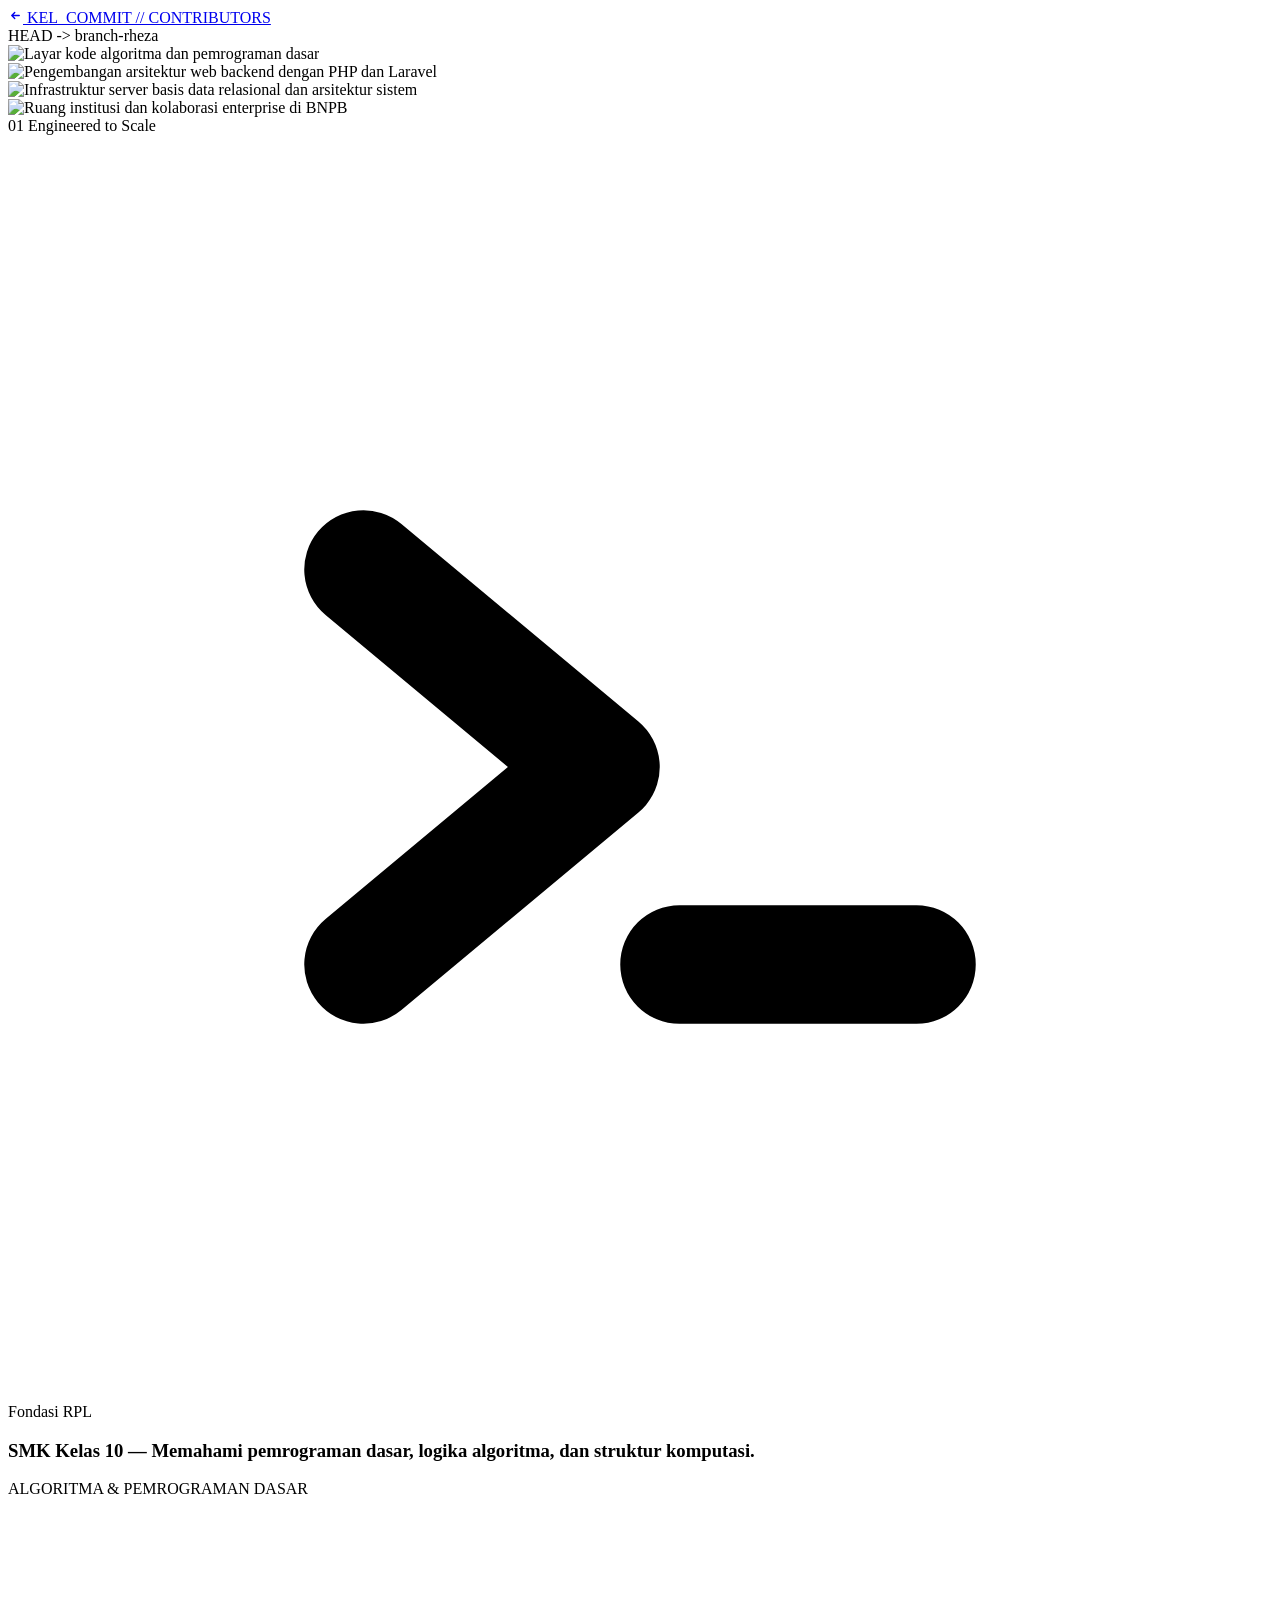
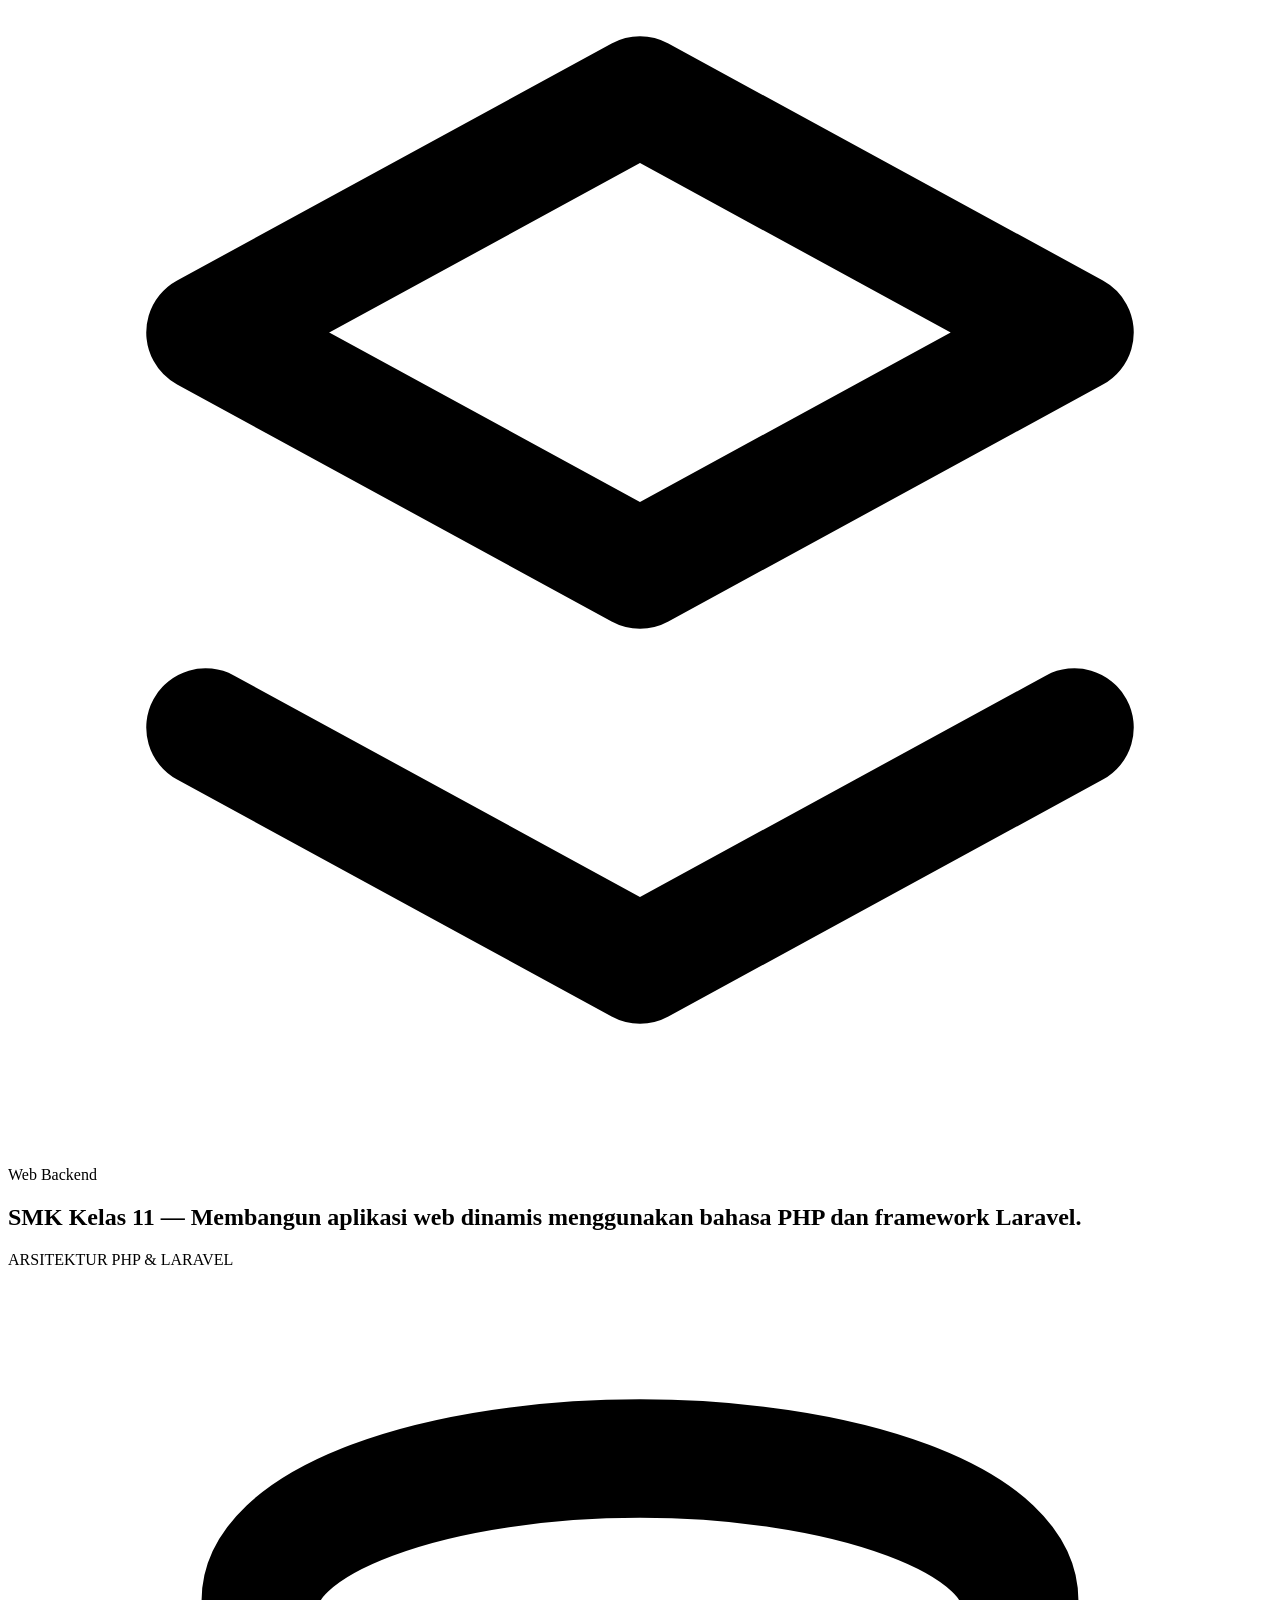
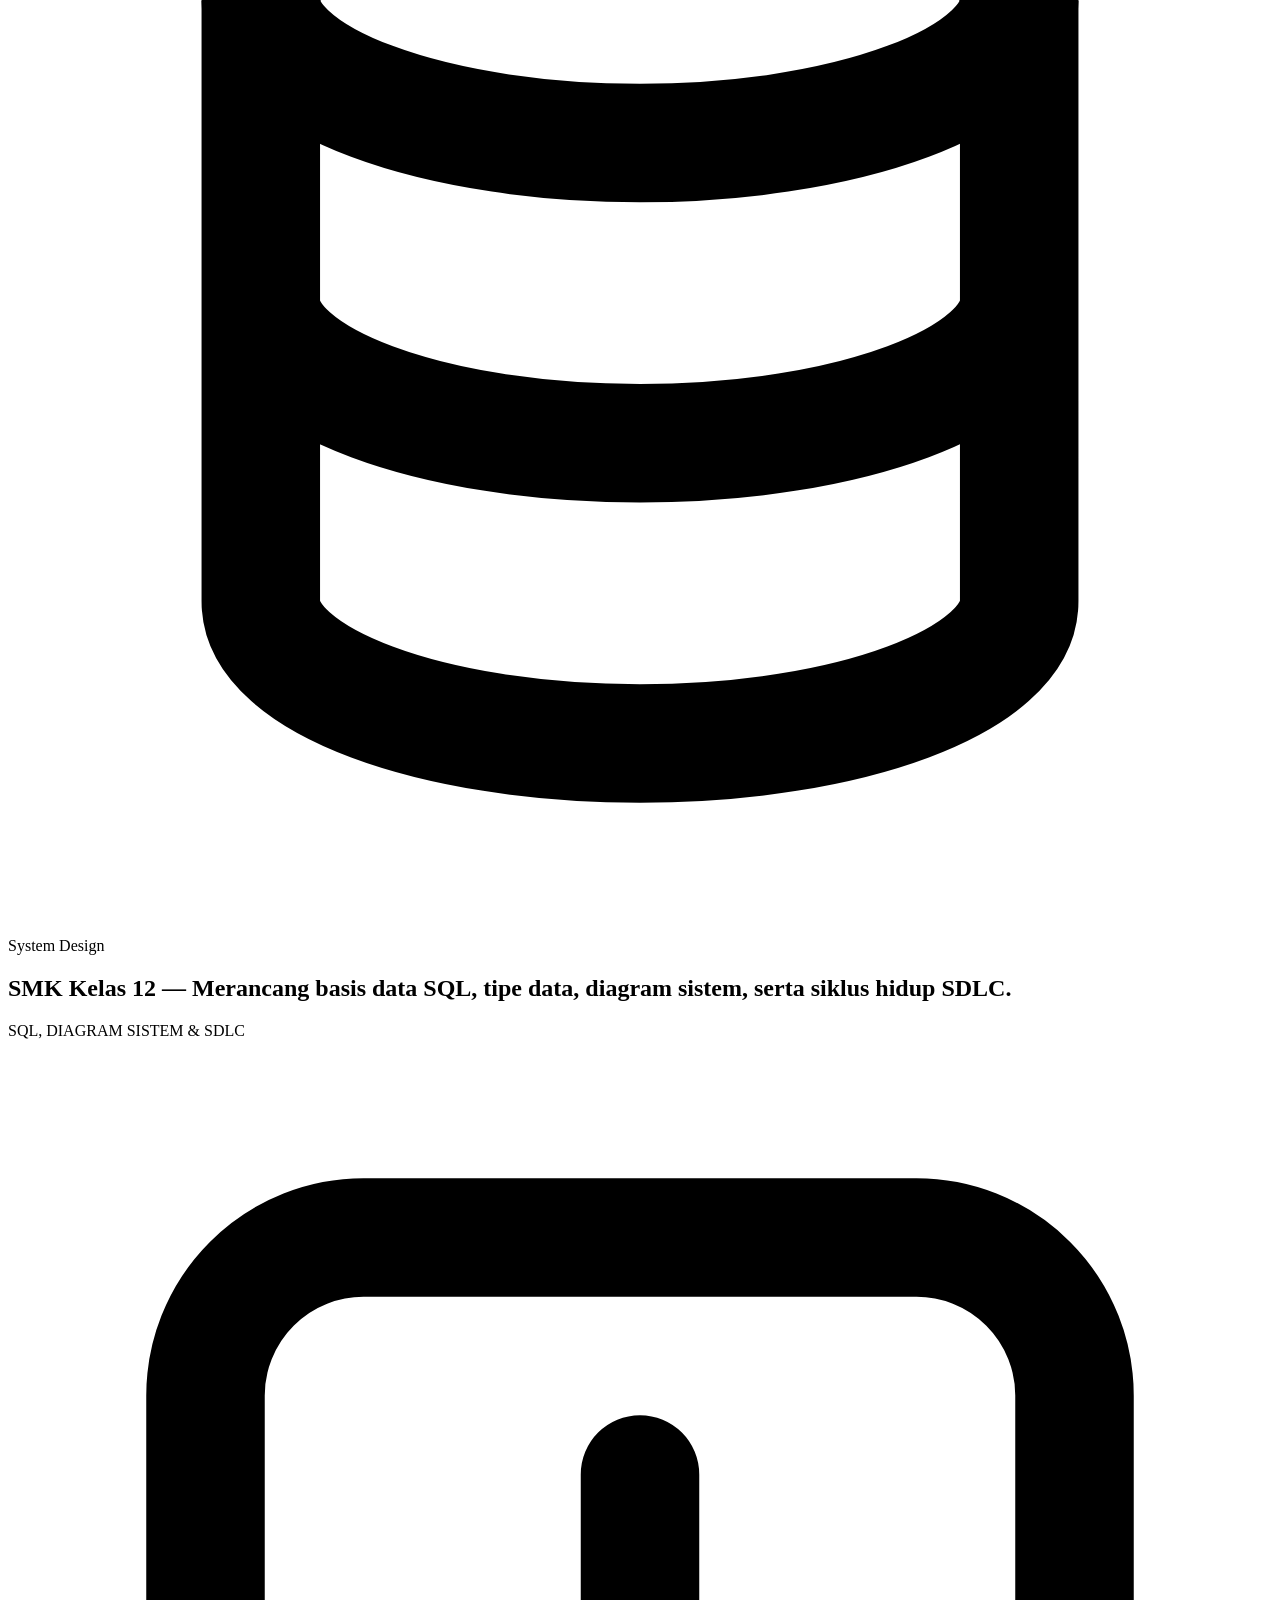
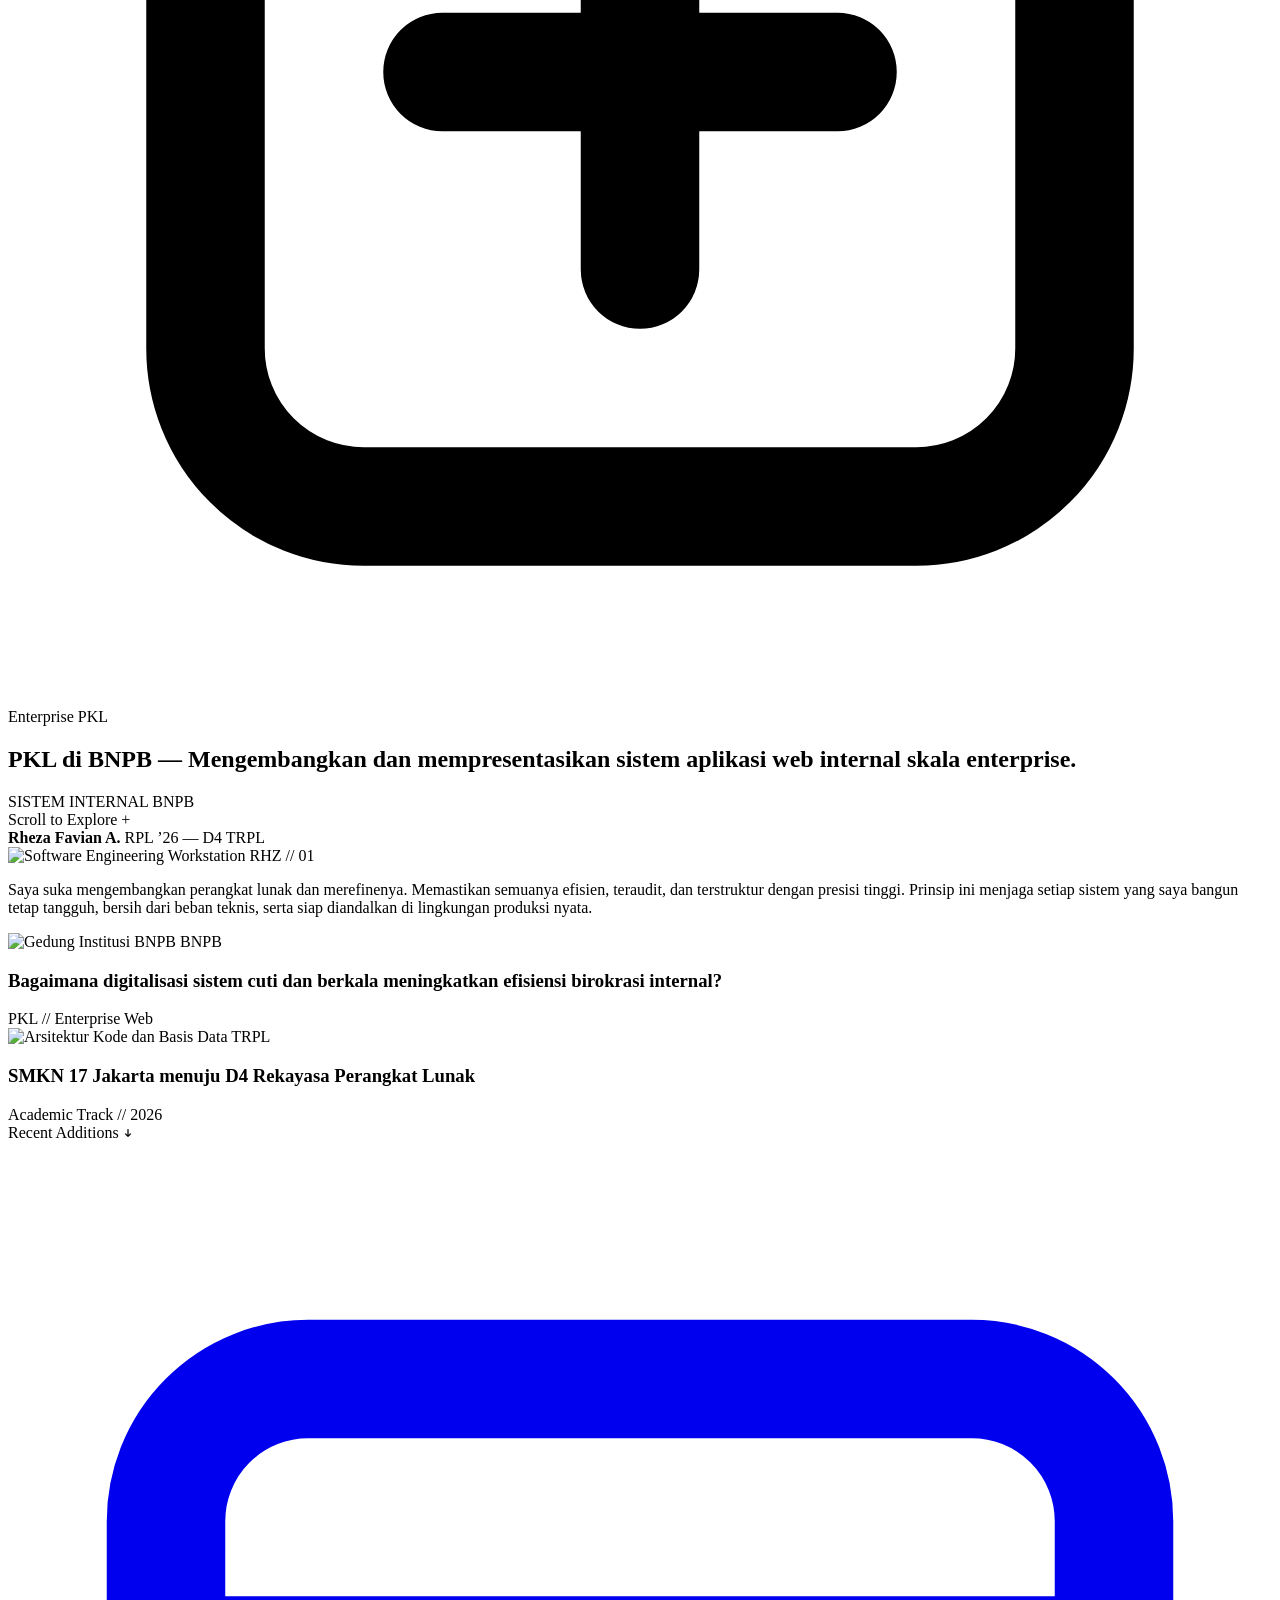
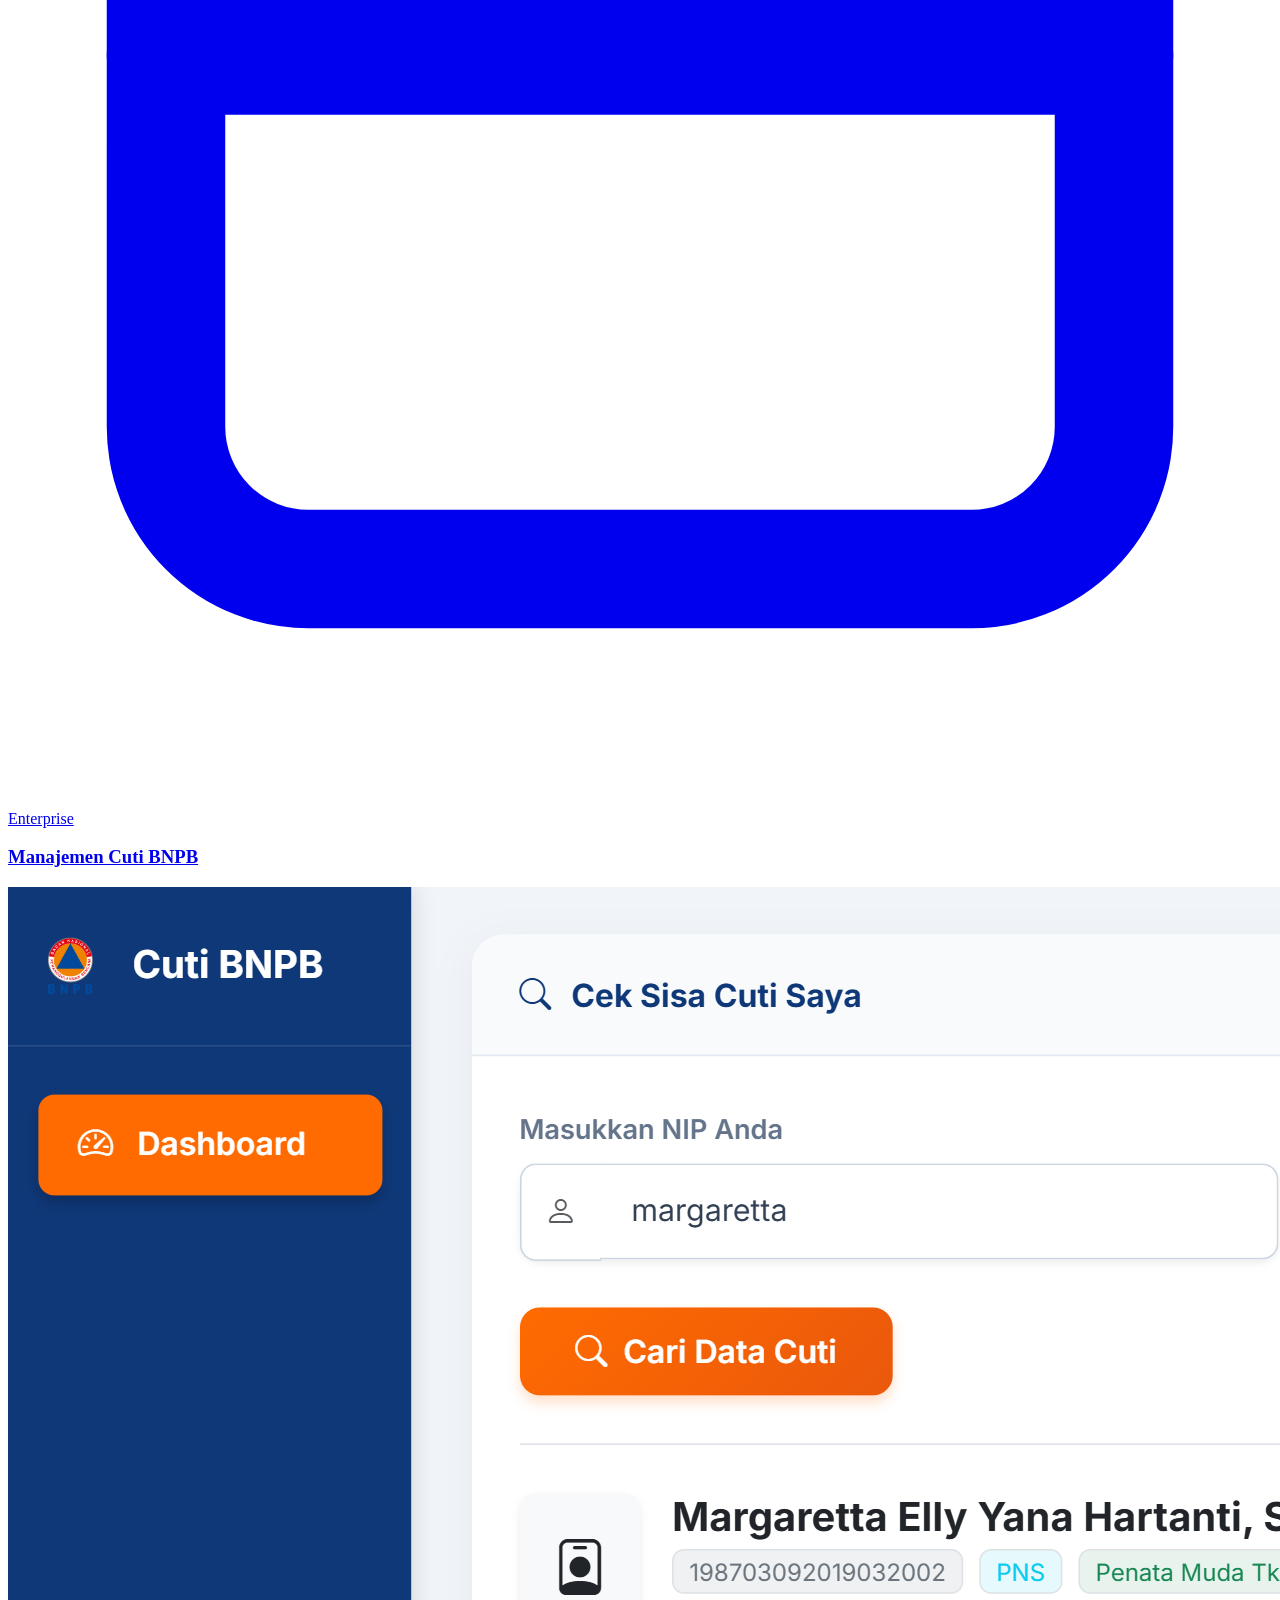
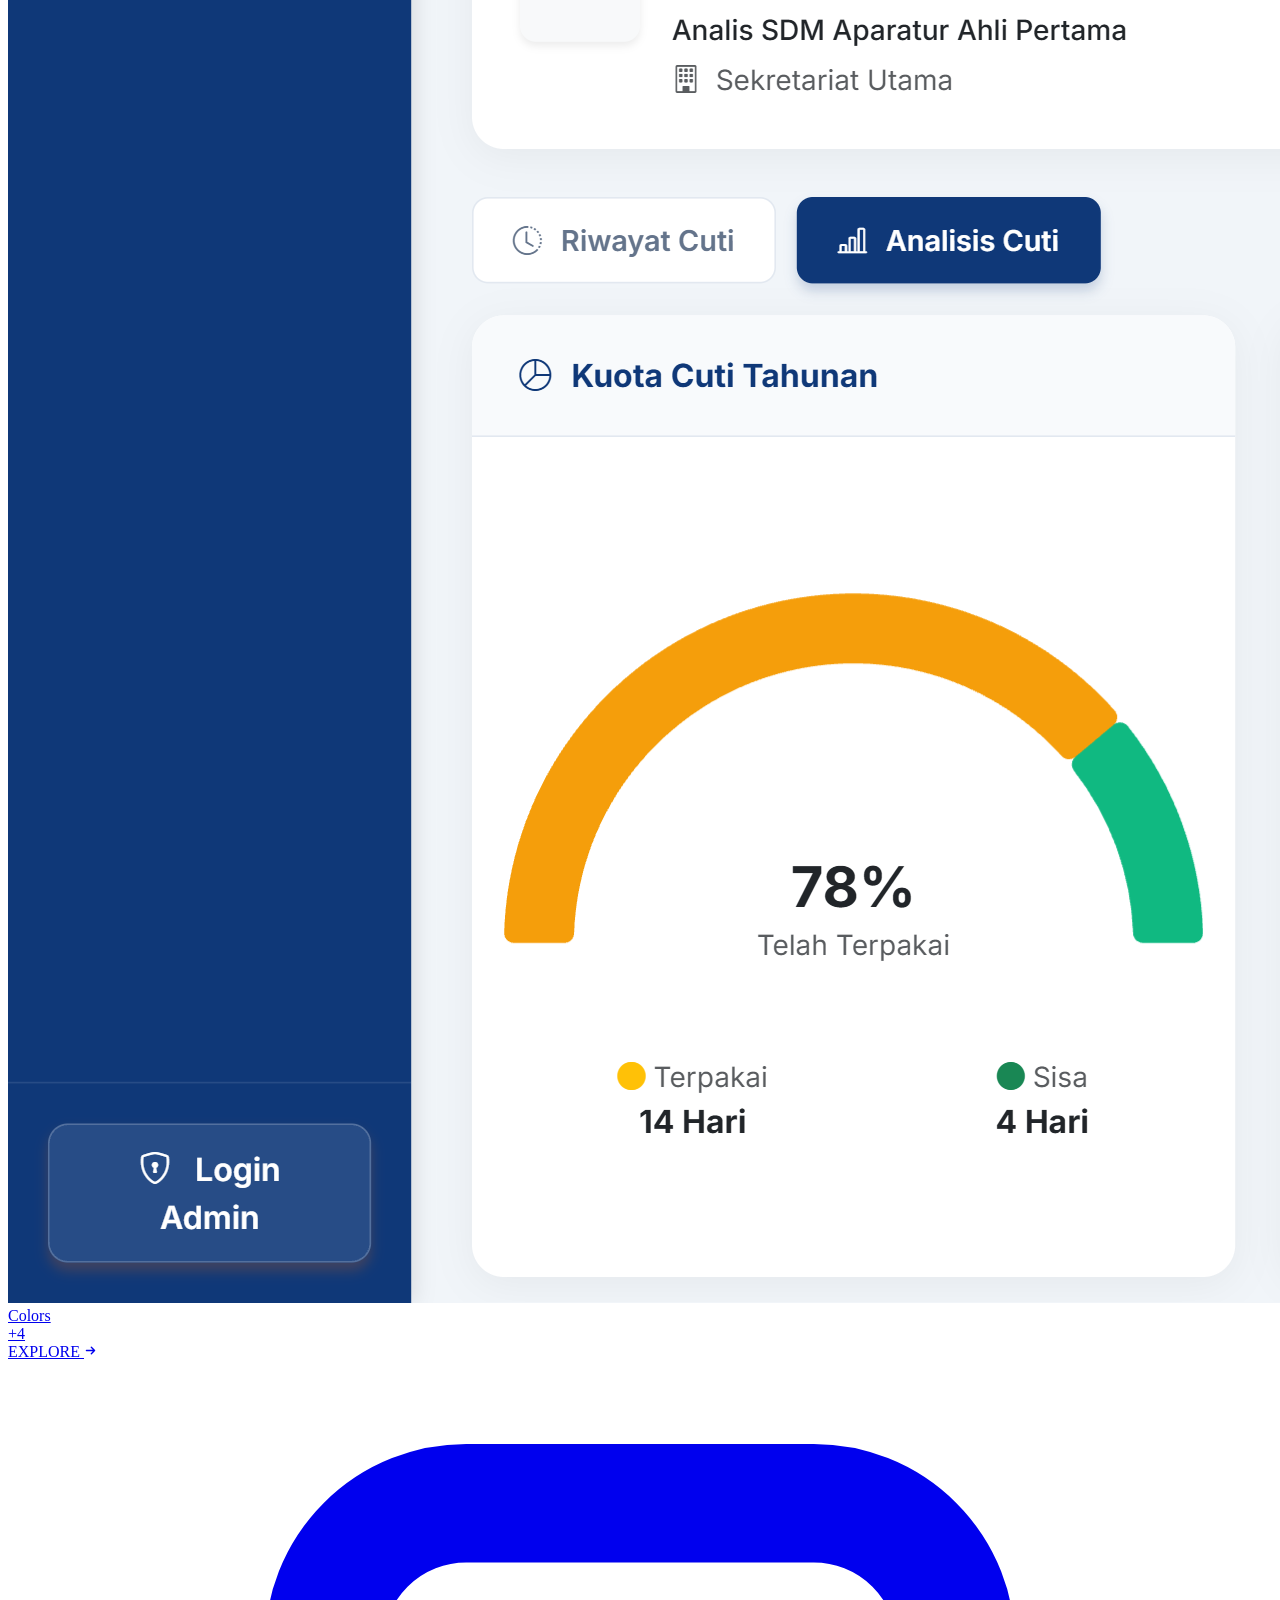
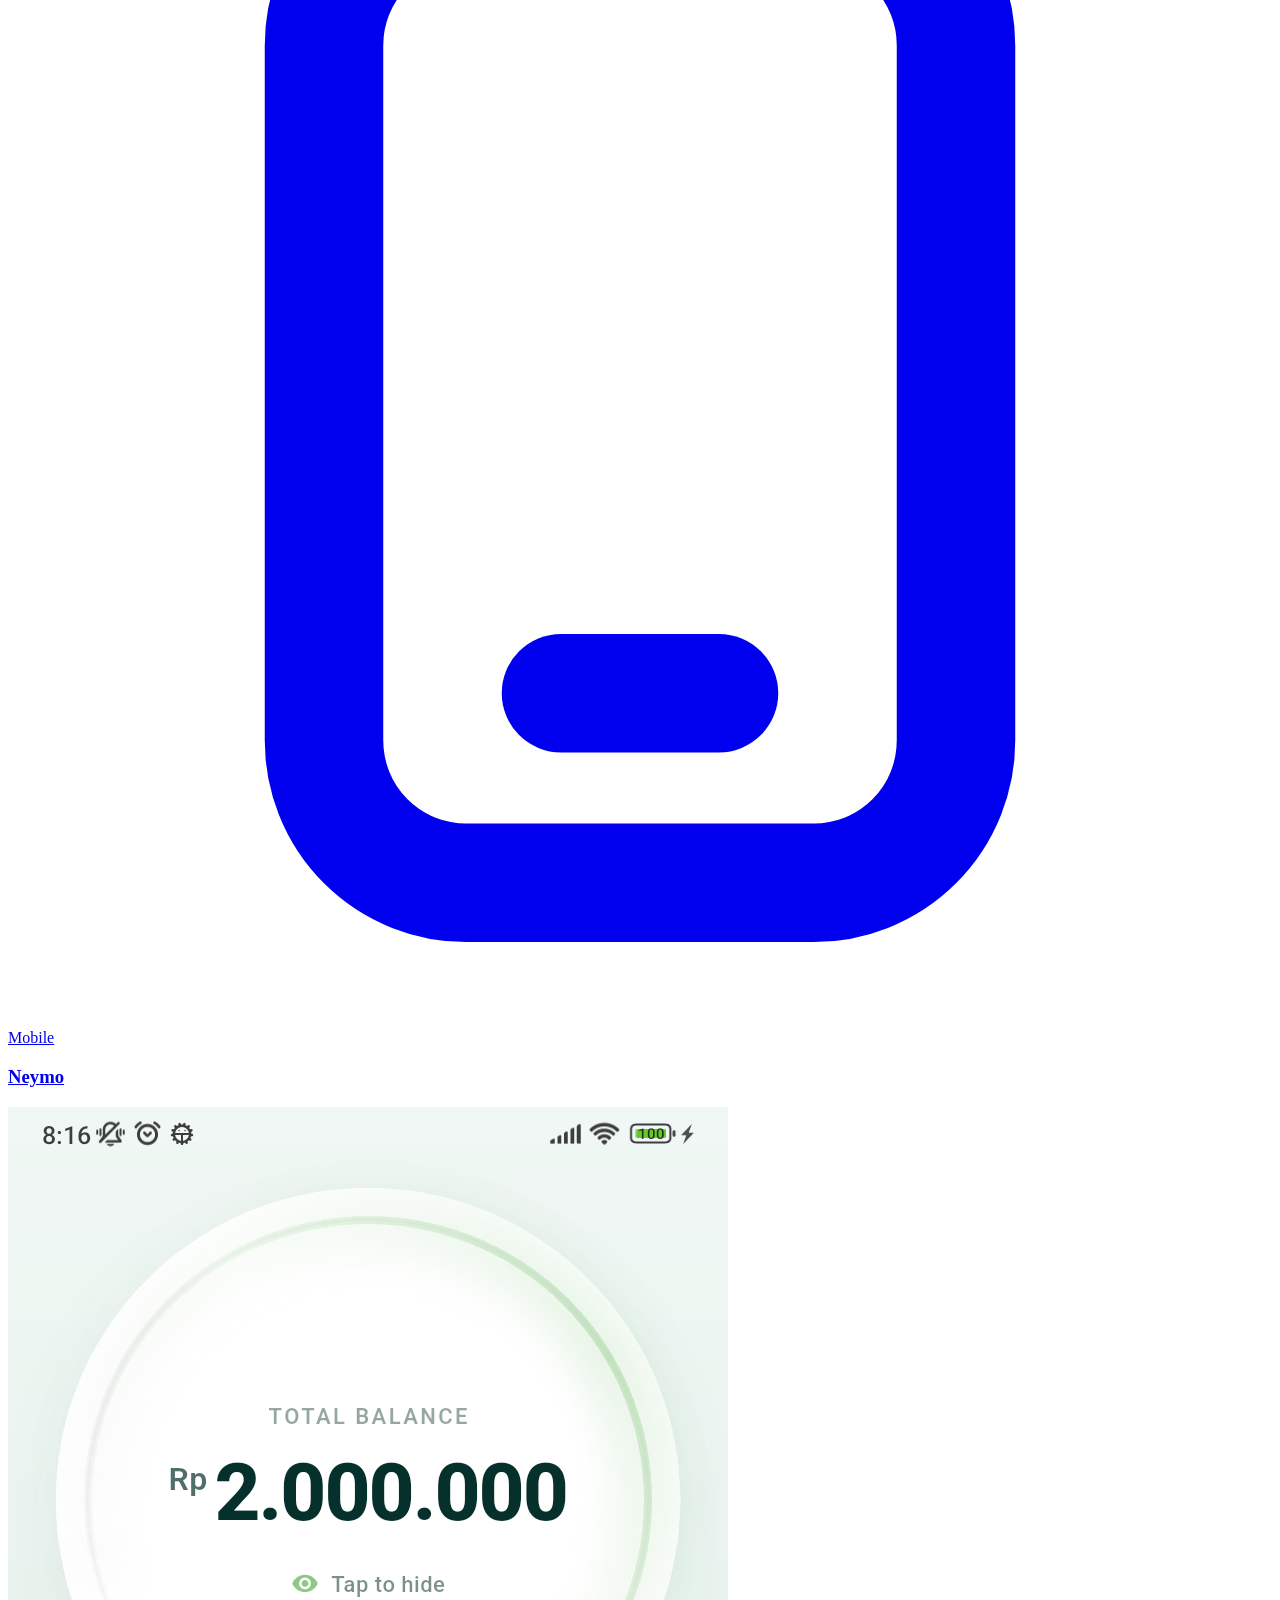
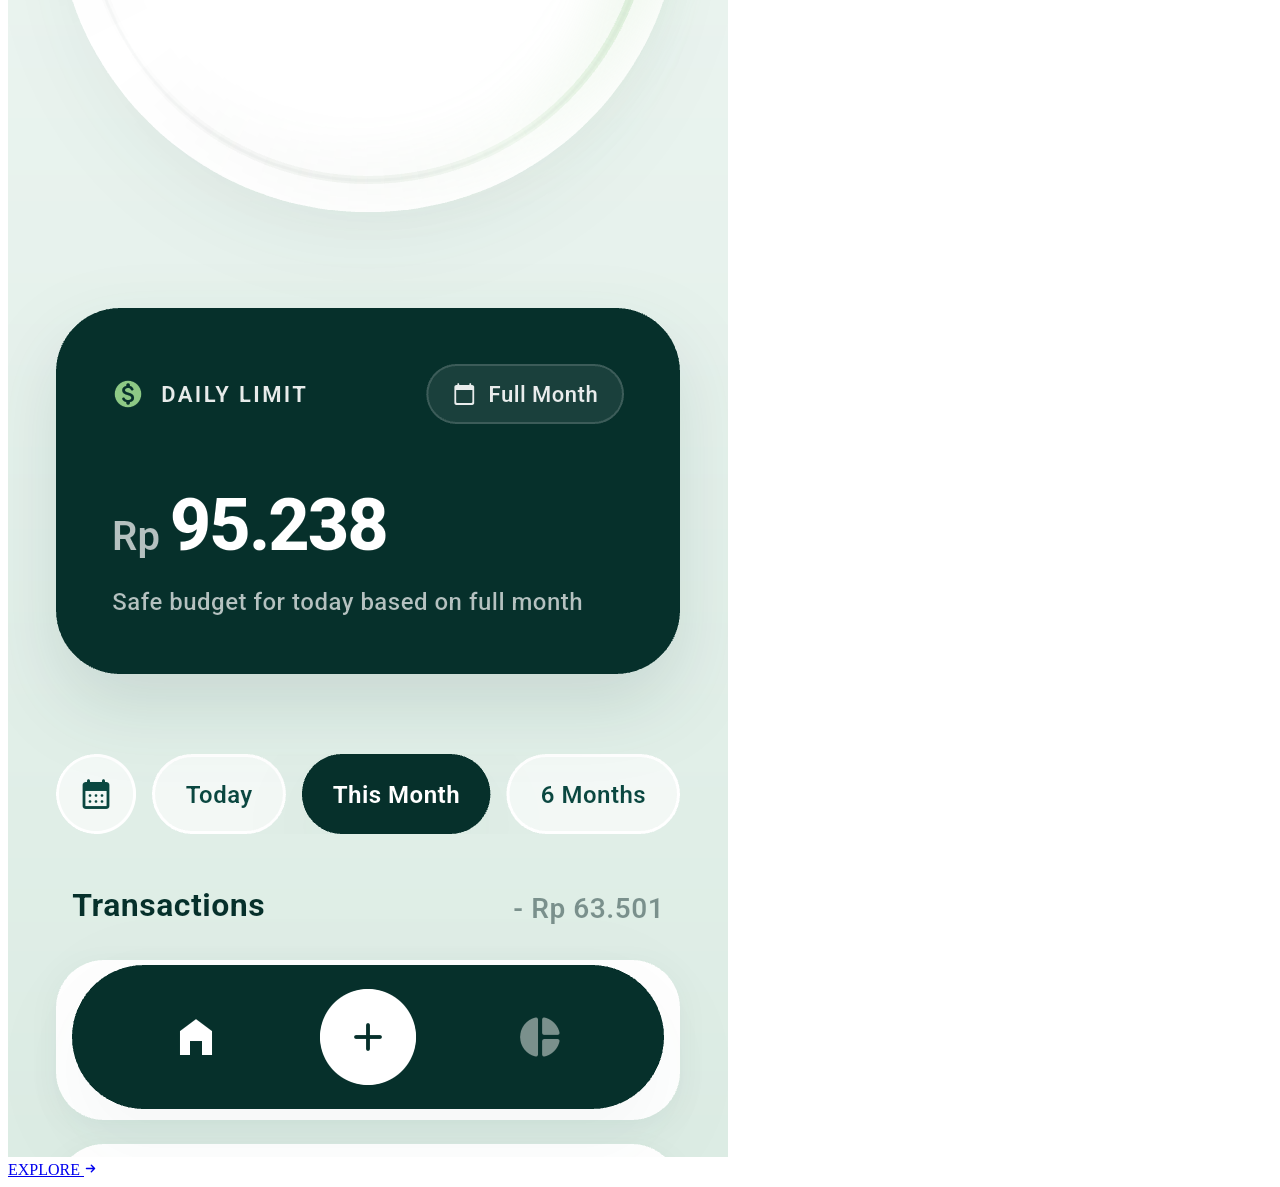
==== pages/rheza.html @ c70be744 "feat(pages): bangun struktur html halaman profil rheza Tambahkan kerangka dokumen untuk seksi kronol" ====
<!DOCTYPE html>
<html lang="id">
<head>
    <meta charset="UTF-8">
    <meta name="viewport" content="width=device-width, initial-scale=1.0">
    <title>Rheza — Engineering Journey &amp; Architecture</title>
    <link rel="stylesheet" href="../css/rheza.css">
</head>
<body>
    <!-- Minimalist Top Bar -->
    <header class="profile-header">
        <a href="../index.html#contributors-section" class="back-link" aria-label="Kembali ke Landing Page">
            <svg viewBox="0 0 20 20" width="15" height="15" fill="none" stroke="currentColor" stroke-width="1.8">
                <path d="M15 10H5M9 6l-4 4 4 4" stroke-linecap="round" stroke-linejoin="round"/>
            </svg>
            <span>KEL_COMMIT // CONTRIBUTORS</span>
        </a>
        <div class="header-status">
            <span class="status-dot"></span>
            <span class="status-code">HEAD -&gt; branch-rheza</span>
        </div>
    </header>

    <main class="profile-main">
        <!-- Section 1: 4-Chapter Continuous Parallax Curtain-Wipe Chronology -->
        <section class="chronology-runway" id="chronology-runway" aria-label="Perjalanan Rekayasa Perangkat Lunak">
            <div class="chronology-sticky-viewport">
                <div class="backdrop-stack">
                    <!-- Backdrop 01: SMK Kelas 10 -->
                    <div class="backdrop-layer layer-1" data-backdrop="0">
                        <div class="backdrop-img-mover">
                            <img
                                class="backdrop-img"
                                src="https://images.unsplash.com/photo-1555066931-4365d14bab8c?auto=format&fit=crop&w=1920&q=85"
                                alt="Layar kode algoritma dan pemrograman dasar"
                                loading="eager"
                                decoding="async"
                            >
                        </div>
                        <div class="backdrop-scrim"></div>
                    </div>

                    <!-- Backdrop 02: SMK Kelas 11 -->
                    <div class="backdrop-layer layer-2" data-backdrop="1">
                        <div class="backdrop-img-mover">
                            <img
                                class="backdrop-img"
                                src="https://images.unsplash.com/photo-1461749280684-dccba630e2f6?auto=format&fit=crop&w=1920&q=85"
                                alt="Pengembangan arsitektur web backend dengan PHP dan Laravel"
                                loading="eager"
                                decoding="async"
                            >
                        </div>
                        <div class="backdrop-scrim"></div>
                    </div>

                    <!-- Backdrop 03: SMK Kelas 12 -->
                    <div class="backdrop-layer layer-3" data-backdrop="2">
                        <div class="backdrop-img-mover">
                            <img
                                class="backdrop-img"
                                src="https://images.unsplash.com/photo-1558494949-ef010cbdcc31?auto=format&fit=crop&w=1920&q=85"
                                alt="Infrastruktur server basis data relasional dan arsitektur sistem"
                                loading="eager"
                                decoding="async"
                            >
                        </div>
                        <div class="backdrop-scrim"></div>
                    </div>

                    <!-- Backdrop 04: PKL di BNPB -->
                    <div class="backdrop-layer layer-4" data-backdrop="3">
                        <div class="backdrop-img-mover">
                            <img
                                class="backdrop-img"
                                src="https://images.unsplash.com/photo-1497366216548-37526070297c?auto=format&fit=crop&w=1920&q=85"
                                alt="Ruang institusi dan kolaborasi enterprise di BNPB"
                                loading="eager"
                                decoding="async"
                            >
                        </div>
                        <div class="backdrop-scrim"></div>
                    </div>
                </div>

                <!-- Center Horizontal Axis Line & Travelling Progress Dot -->
                <div class="horizon-axis-bar">
                    <div class="horizon-left-meta">
                        <span class="chapter-counter" id="chapter-counter">01</span>
                        <span class="chapter-persistent-label">Engineered to Scale</span>
                    </div>
                    <div class="horizon-line">
                        <span class="horizon-progress-dot" id="horizon-dot"></span>
                    </div>
                </div>

                <!-- Central Story Content Stage -->
                <div class="story-content-stage">
                    <!-- Slide 01: SMK Kelas 10 -->
                    <article class="story-slide is-active" data-slide="0">
                        <div class="story-upper-anchor">
                            <div class="story-badge">
                                <svg class="badge-svg" viewBox="0 0 16 16" fill="none" stroke="currentColor" stroke-width="1.5">
                                    <path d="M4.5 5.5L7.5 8l-3 2.5M8.5 10.5h3" stroke-linecap="round" stroke-linejoin="round"/>
                                </svg>
                                <span>Fondasi RPL</span>
                            </div>
                        </div>
                        <div class="story-lower-anchor">
                            <h1 class="story-heading" data-story-heading>
                                SMK Kelas 10 — Memahami pemrograman dasar, logika algoritma, dan struktur komputasi.
                            </h1>
                            <div class="story-pill-wrap">
                                <div class="story-white-pill">
                                    <span class="pill-dot"></span>
                                    <span class="pill-label">ALGORITMA &amp; PEMROGRAMAN DASAR</span>
                                </div>
                            </div>
                        </div>
                    </article>

                    <!-- Slide 02: SMK Kelas 11 -->
                    <article class="story-slide" data-slide="1">
                        <div class="story-upper-anchor">
                            <div class="story-badge">
                                <svg class="badge-svg" viewBox="0 0 16 16" fill="none" stroke="currentColor" stroke-width="1.5">
                                    <path d="M8 2.5L2.5 5.5 8 8.5l5.5-3L8 2.5zM2.5 10.5L8 13.5l5.5-3" stroke-linecap="round" stroke-linejoin="round"/>
                                </svg>
                                <span>Web Backend</span>
                            </div>
                        </div>
                        <div class="story-lower-anchor">
                            <h2 class="story-heading" data-story-heading>
                                SMK Kelas 11 — Membangun aplikasi web dinamis menggunakan bahasa PHP dan framework Laravel.
                            </h2>
                            <div class="story-pill-wrap">
                                <div class="story-white-pill">
                                    <span class="pill-dot"></span>
                                    <span class="pill-label">ARSITEKTUR PHP &amp; LARAVEL</span>
                                </div>
                            </div>
                        </div>
                    </article>

                    <!-- Slide 03: SMK Kelas 12 -->
                    <article class="story-slide" data-slide="2">
                        <div class="story-upper-anchor">
                            <div class="story-badge">
                                <svg class="badge-svg" viewBox="0 0 16 16" fill="none" stroke="currentColor" stroke-width="1.5">
                                    <ellipse cx="8" cy="4.2" rx="4.8" ry="1.8"/>
                                    <path d="M3.2 4.2v3.8c0 1 2.15 1.8 4.8 1.8s4.8-.8 4.8-1.8V4.2M3.2 8v3.8c0 1 2.15 1.8 4.8 1.8s4.8-.8 4.8-1.8V8"/>
                                </svg>
                                <span>System Design</span>
                            </div>
                        </div>
                        <div class="story-lower-anchor">
                            <h2 class="story-heading" data-story-heading>
                                SMK Kelas 12 — Merancang basis data SQL, tipe data, diagram sistem, serta siklus hidup SDLC.
                            </h2>
                            <div class="story-pill-wrap">
                                <div class="story-white-pill">
                                    <span class="pill-dot"></span>
                                    <span class="pill-label">SQL, DIAGRAM SISTEM &amp; SDLC</span>
                                </div>
                            </div>
                        </div>
                    </article>

                    <!-- Slide 04: PKL di BNPB -->
                    <article class="story-slide" data-slide="3">
                        <div class="story-upper-anchor">
                            <div class="story-badge">
                                <svg class="badge-svg" viewBox="0 0 16 16" fill="none" stroke="currentColor" stroke-width="1.5">
                                    <rect x="2.5" y="2.5" width="11" height="11" rx="2"/>
                                    <path d="M5.5 8h5M8 5.5v5" stroke-linecap="round"/>
                                </svg>
                                <span>Enterprise PKL</span>
                            </div>
                        </div>
                        <div class="story-lower-anchor">
                            <h2 class="story-heading" data-story-heading>
                                PKL di BNPB — Mengembangkan dan mempresentasikan sistem aplikasi web internal skala enterprise.
                            </h2>
                            <div class="story-pill-wrap">
                                <div class="story-white-pill">
                                    <span class="pill-dot"></span>
                                    <span class="pill-label">SISTEM INTERNAL BNPB</span>
                                </div>
                            </div>
                        </div>
                    </article>
                </div>

                <!-- Bottom Scroll Prompt -->
                <div class="story-scroll-prompt">
                    <span>Scroll to Explore</span>
                    <span class="prompt-plus">+</span>
                </div>
            </div>
        </section>

        <!-- Section 2: Full-Viewport Editorial Manifesto & Polaroid Milestones -->
        <section class="manifesto-section" id="manifesto-section">
            <div class="manifesto-grid">
                <div class="manifesto-left">
                    <div class="manifesto-composition">
                        <div class="manifesto-lead-box">
                            <div class="identity-meta">
                                <strong>Rheza Favian A.</strong>
                                <span>RPL ’26 — D4 TRPL</span>
                            </div>
                            <div class="manifesto-square-card">
                                <img
                                    src="https://images.unsplash.com/photo-1517694712202-14dd9538aa97?auto=format&fit=crop&w=600&q=80"
                                    alt="Software Engineering Workstation"
                                    loading="lazy"
                                >
                                <span class="square-card-tag">RHZ // 01</span>
                            </div>
                        </div>

                        <p class="manifesto-paragraph" id="manifesto-paragraph">
                            Saya suka mengembangkan perangkat lunak dan merefinenya. Memastikan semuanya efisien, teraudit, dan terstruktur dengan presisi tinggi. Prinsip ini menjaga setiap sistem yang saya bangun tetap tangguh, bersih dari beban teknis, serta siap diandalkan di lingkungan produksi nyata.
                        </p>
                    </div>
                </div>

                <div class="manifesto-right">
                    <div class="polaroid-pair">
                        <article class="polaroid-card">
                            <div class="polaroid-photo-wrap">
                                <img
                                    src="https://images.unsplash.com/photo-1486406146926-c627a92ad1ab?auto=format&fit=crop&w=600&q=80"
                                    alt="Gedung Institusi BNPB"
                                    loading="lazy"
                                >
                                <span class="polaroid-badge">BNPB</span>
                            </div>
                            <div class="polaroid-caption">
                                <h3 class="polaroid-title">
                                    Bagaimana digitalisasi sistem cuti dan berkala meningkatkan efisiensi birokrasi internal?
                                </h3>
                                <span class="polaroid-date">PKL // Enterprise Web</span>
                            </div>
                        </article>

                        <article class="polaroid-card">
                            <div class="polaroid-photo-wrap">
                                <img
                                    src="https://images.unsplash.com/photo-1526374965328-7f61d4dc18c5?auto=format&fit=crop&w=600&q=80"
                                    alt="Arsitektur Kode dan Basis Data"
                                    loading="lazy"
                                >
                                <span class="polaroid-badge">TRPL</span>
                            </div>
                            <div class="polaroid-caption">
                                <h3 class="polaroid-title">
                                    SMKN 17 Jakarta menuju D4 Rekayasa Perangkat Lunak
                                </h3>
                                <span class="polaroid-date">Academic Track // 2026</span>
                            </div>
                        </article>
                    </div>
                </div>
            </div>
        </section>

        <!-- Section 3: 2-Column Architectural Showcase (Tanpa garis pemisah, sesuai referensi) -->
        <section class="showcase-section" id="showcase-section" aria-label="Karya Perangkat Lunak Pilihan">
            <div class="showcase-top-bar">
                <span>Recent Additions</span>
                <svg viewBox="0 0 12 12" width="10" height="10" fill="none" stroke="currentColor" stroke-width="1.5" aria-hidden="true">
                    <path d="M6 2v8M3 7l3 3 3-3" stroke-linecap="round" stroke-linejoin="round"/>
                </svg>
            </div>

            <div class="showcase-split-grid">
                <!-- Left Showcase Panel: Manajemen Cuti BNPB -->
                <a
                    href="https://cutibnpb.rf.gd/"
                    target="_blank"
                    rel="noopener noreferrer"
                    class="showcase-panel panel-left"
                    aria-label="Jelajahi proyek Manajemen Cuti BNPB"
                >
                    <div class="panel-header">
                        <span class="panel-pill">
                            <svg class="pill-icon" viewBox="0 0 16 16" fill="none" stroke="currentColor" stroke-width="1.5" aria-hidden="true">
                                <rect x="2" y="3" width="12" height="10" rx="1.8"/>
                                <path d="M2 6.5h12" stroke-linecap="round"/>
                            </svg>
                            <span>Enterprise</span>
                        </span>
                        <h3 class="panel-title">Manajemen Cuti BNPB</h3>
                    </div>

                    <div class="panel-stage">
                        <img
                            class="showcase-product-img"
                            src="../images/rheza-cuti-bnpb.png"
                            alt="Pratinjau Aplikasi Web Manajemen Cuti BNPB"
                            loading="lazy"
                            decoding="async"
                        >
                    </div>

                    <div class="panel-colors" aria-hidden="true">
                        <span class="colors-label">Colors</span>
                        <div class="colors-row">
                            <span class="color-dot dot-primary"></span>
                            <span class="color-dot dot-secondary"></span>
                            <span class="color-dot dot-accent"></span>
                            <span class="color-more">+4</span>
                        </div>
                    </div>

                    <span class="panel-explore-btn">
                        <span>EXPLORE</span>
                        <svg class="explore-arrow" viewBox="0 0 16 16" width="13" height="13" fill="none" stroke="currentColor" stroke-width="1.7" aria-hidden="true">
                            <path d="M3 8h10M9 4l4 4-4 4" stroke-linecap="round" stroke-linejoin="round"/>
                        </svg>
                    </span>
                </a>

                <!-- Right Showcase Panel: Neymo -->
                <a
                    href="https://github.com/Rheza-FA/money_manager/releases"
                    target="_blank"
                    rel="noopener noreferrer"
                    class="showcase-panel panel-right"
                    aria-label="Jelajahi rilis aplikasi Neymo di GitHub"
                >
                    <div class="panel-header">
                        <span class="panel-pill">
                            <svg class="pill-icon" viewBox="0 0 16 16" fill="none" stroke="currentColor" stroke-width="1.5" aria-hidden="true">
                                <rect x="4" y="1.8" width="8" height="12.4" rx="1.8"/>
                                <path d="M7 11.8h2" stroke-linecap="round"/>
                            </svg>
                            <span>Mobile</span>
                        </span>
                        <h3 class="panel-title">Neymo</h3>
                    </div>

                    <div class="panel-stage">
                        <img
                            class="showcase-product-img"
                            src="../images/rheza-neymo.png"
                            alt="Pratinjau Aplikasi Mobile Personal Finance Neymo"
                            loading="lazy"
                            decoding="async"
                        >
                    </div>

                    <span class="panel-explore-btn">
                        <span>EXPLORE</span>
                        <svg class="explore-arrow" viewBox="0 0 16 16" width="13" height="13" fill="none" stroke="currentColor" stroke-width="1.7" aria-hidden="true">
                            <path d="M3 8h10M9 4l4 4-4 4" stroke-linecap="round" stroke-linejoin="round"/>
                        </svg>
                    </span>
                </a>
            </div>
        </section>
    </main>

    <script src="../js/rheza.js"></script>
</body>
</html>
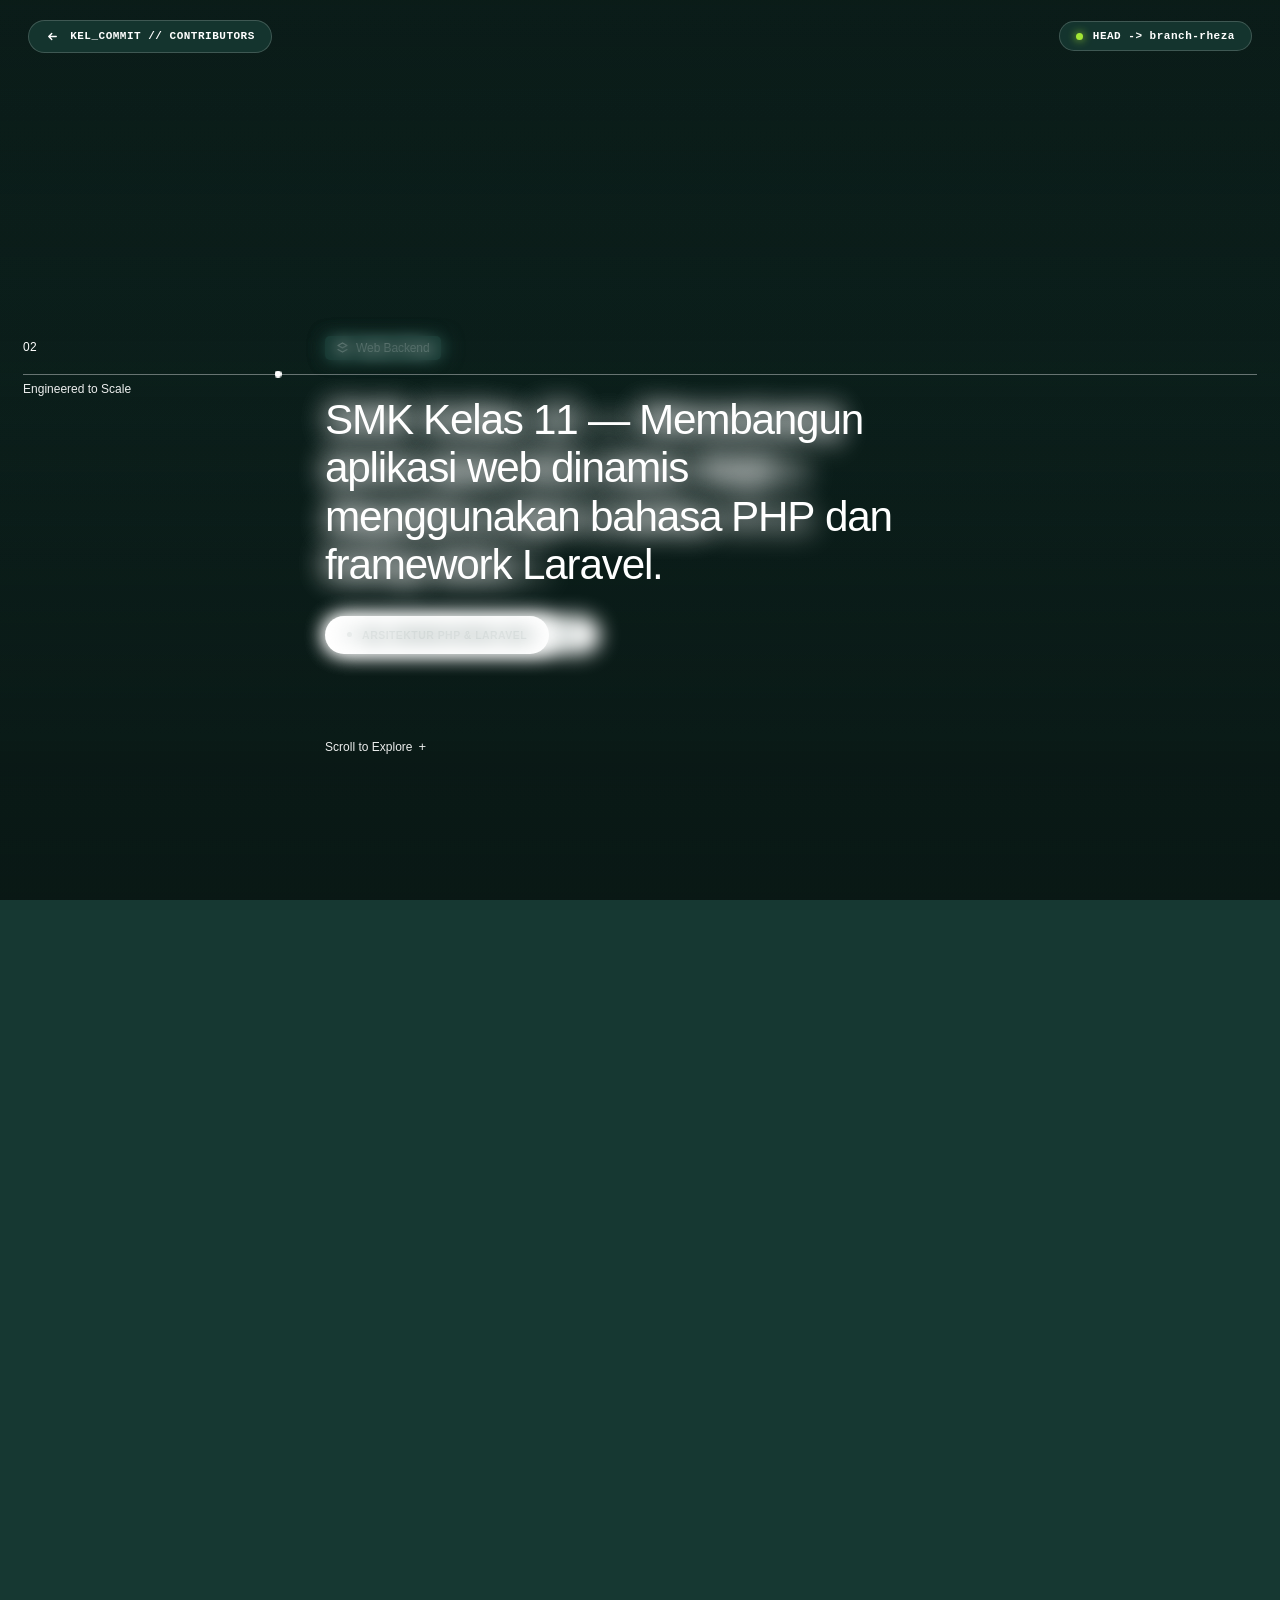
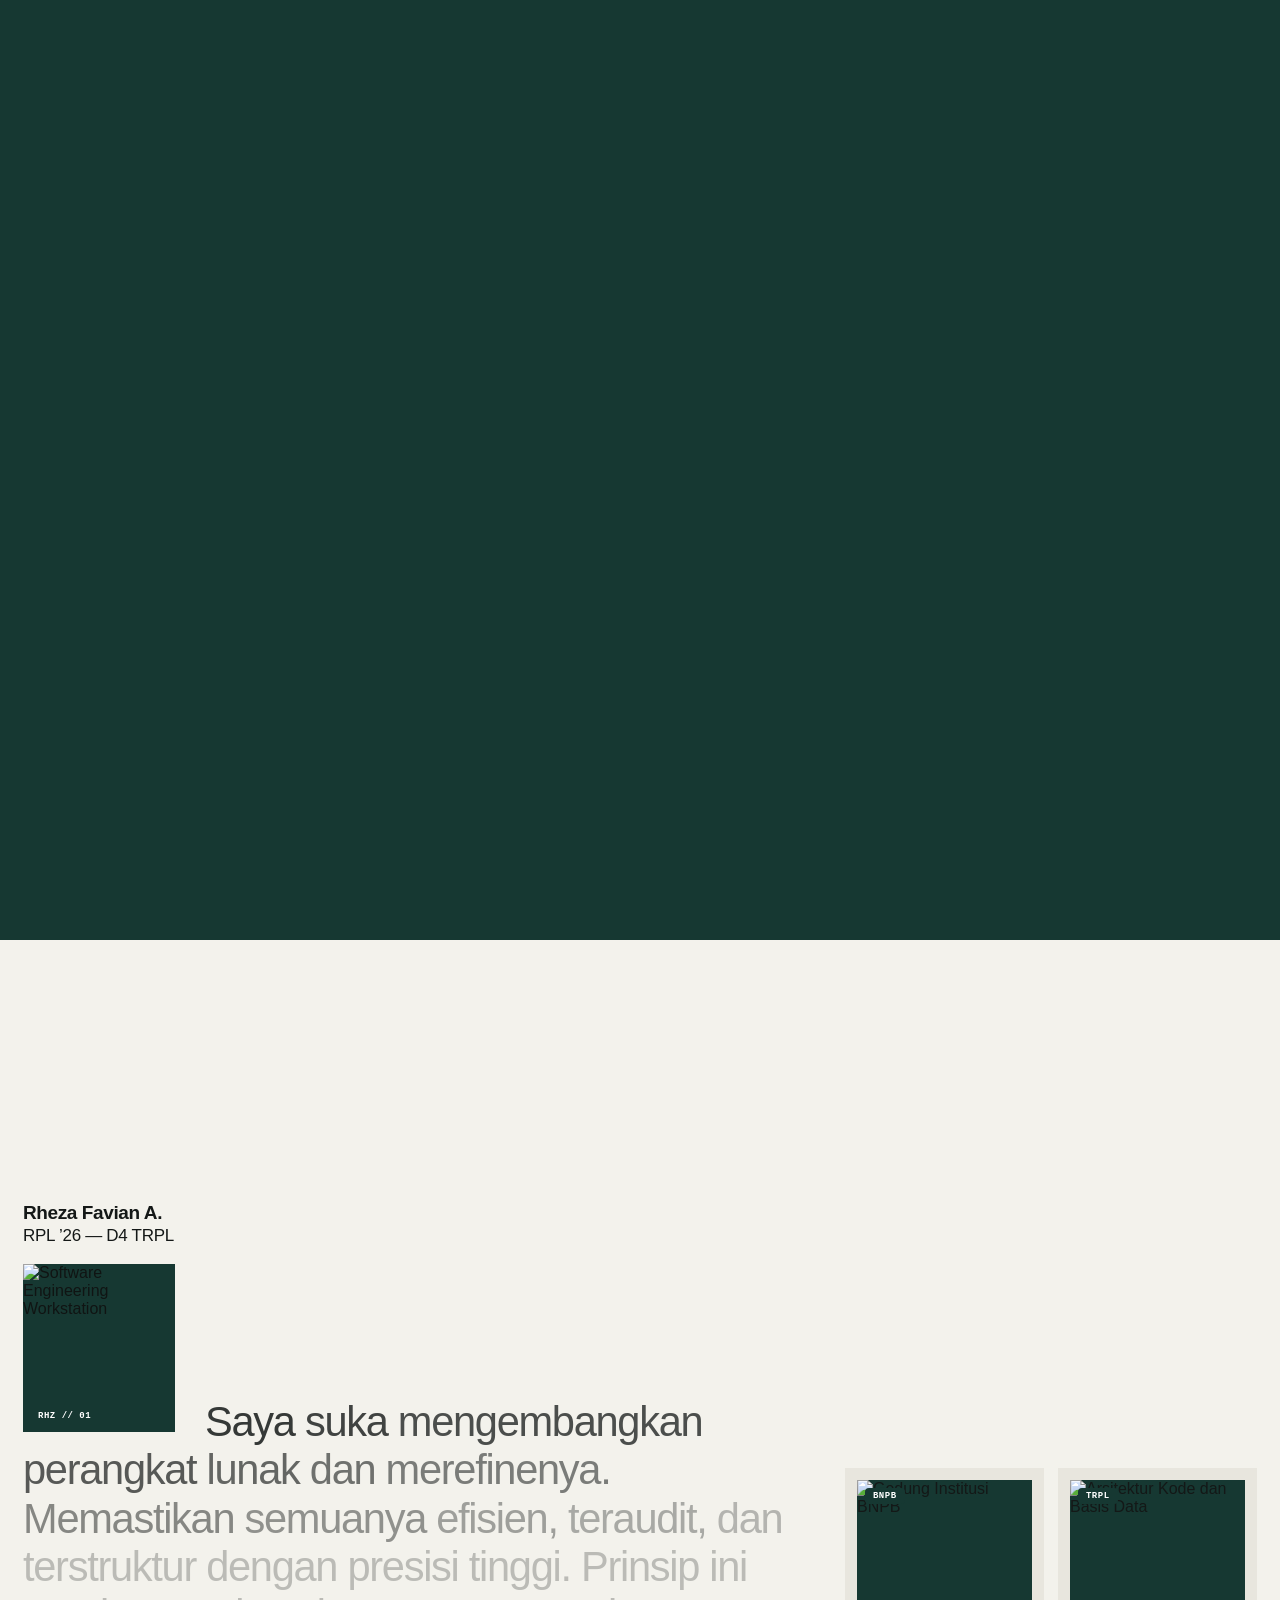
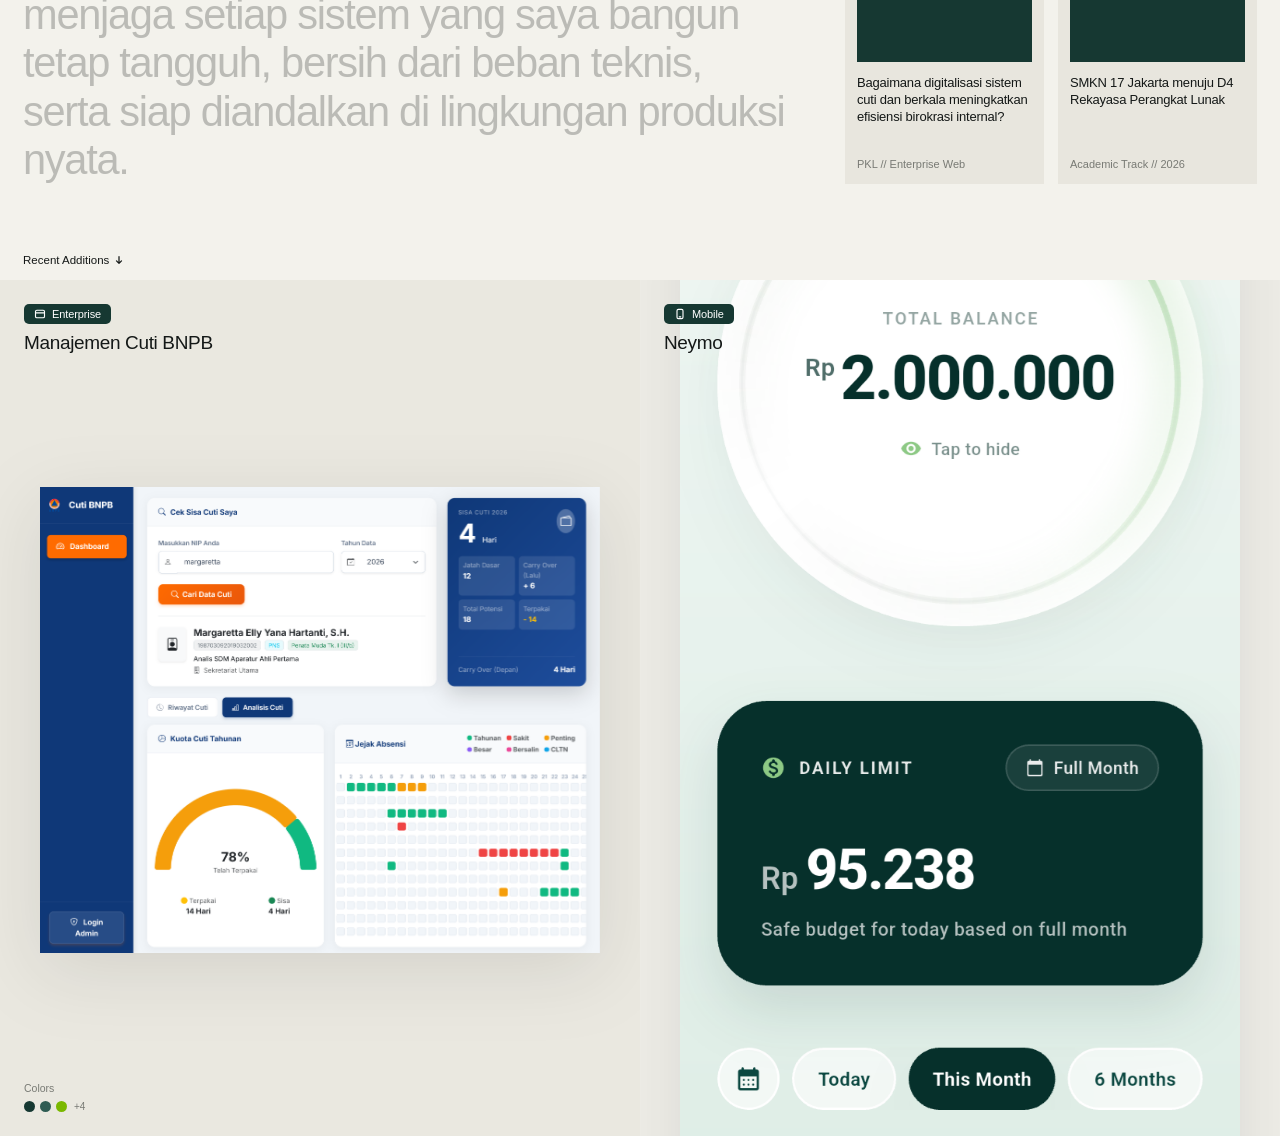
==== commit d8dba1ce: "refactor(pages): lengkapi atribut elemen parallax profil rheza Tambahkan penanda id dan atribut data" ====
--- a/pages/rheza.html
+++ b/pages/rheza.html
@@ -7,7 +7,7 @@
     <link rel="stylesheet" href="../css/rheza.css">
 </head>
 <body>
-    <!-- Minimalist Top Bar -->
+    <!-- Minimalist Fixed Header -->
     <header class="profile-header">
         <a href="../index.html#contributors-section" class="back-link" aria-label="Kembali ke Landing Page">
             <svg viewBox="0 0 20 20" width="15" height="15" fill="none" stroke="currentColor" stroke-width="1.8">
@@ -84,7 +84,7 @@
                 </div>
 
                 <!-- Center Horizontal Axis Line & Travelling Progress Dot -->
-                <div class="horizon-axis-bar">
+                <div class="horizon-axis-bar" id="horizon-axis-bar">
                     <div class="horizon-left-meta">
                         <span class="chapter-counter" id="chapter-counter">01</span>
                         <span class="chapter-persistent-label">Engineered to Scale</span>
@@ -95,7 +95,7 @@
                 </div>
 
                 <!-- Central Story Content Stage -->
-                <div class="story-content-stage">
+                <div class="story-content-stage" id="story-content-stage">
                     <!-- Slide 01: SMK Kelas 10 -->
                     <article class="story-slide is-active" data-slide="0">
                         <div class="story-upper-anchor">
@@ -192,7 +192,7 @@
                 </div>
 
                 <!-- Bottom Scroll Prompt -->
-                <div class="story-scroll-prompt">
+                <div class="story-scroll-prompt" id="story-scroll-prompt">
                     <span>Scroll to Explore</span>
                     <span class="prompt-plus">+</span>
                 </div>
@@ -203,14 +203,16 @@
         <section class="manifesto-section" id="manifesto-section">
             <div class="manifesto-grid">
                 <div class="manifesto-left">
-                    <div class="manifesto-composition">
-                        <div class="manifesto-lead-box">
+                    <div class="manifesto-composition" id="manifesto-composition">
+                        <div class="manifesto-lead-box" id="manifesto-lead-box">
                             <div class="identity-meta">
                                 <strong>Rheza Favian A.</strong>
                                 <span>RPL ’26 — D4 TRPL</span>
                             </div>
                             <div class="manifesto-square-card">
                                 <img
+                                    class="parallax-window-img"
+                                    id="manifesto-square-img"
                                     src="https://images.unsplash.com/photo-1517694712202-14dd9538aa97?auto=format&fit=crop&w=600&q=80"
                                     alt="Software Engineering Workstation"
                                     loading="lazy"
@@ -227,9 +229,10 @@
 
                 <div class="manifesto-right">
                     <div class="polaroid-pair">
-                        <article class="polaroid-card">
+                        <article class="polaroid-card" data-polaroid="0">
                             <div class="polaroid-photo-wrap">
                                 <img
+                                    class="polaroid-img"
                                     src="https://images.unsplash.com/photo-1486406146926-c627a92ad1ab?auto=format&fit=crop&w=600&q=80"
                                     alt="Gedung Institusi BNPB"
                                     loading="lazy"
@@ -244,9 +247,10 @@
                             </div>
                         </article>
 
-                        <article class="polaroid-card">
+                        <article class="polaroid-card" data-polaroid="1">
                             <div class="polaroid-photo-wrap">
                                 <img
+                                    class="polaroid-img"
                                     src="https://images.unsplash.com/photo-1526374965328-7f61d4dc18c5?auto=format&fit=crop&w=600&q=80"
                                     alt="Arsitektur Kode dan Basis Data"
                                     loading="lazy"
@@ -265,7 +269,7 @@
             </div>
         </section>
 
-        <!-- Section 3: 2-Column Architectural Showcase (Tanpa garis pemisah, sesuai referensi) -->
+        <!-- Section 3: 2-Column Architectural Showcase -->
         <section class="showcase-section" id="showcase-section" aria-label="Karya Perangkat Lunak Pilihan">
             <div class="showcase-top-bar">
                 <span>Recent Additions</span>
@@ -281,6 +285,7 @@
                     target="_blank"
                     rel="noopener noreferrer"
                     class="showcase-panel panel-left"
+                    data-showcase-panel="0"
                     aria-label="Jelajahi proyek Manajemen Cuti BNPB"
                 >
                     <div class="panel-header">
@@ -295,13 +300,15 @@
                     </div>
 
                     <div class="panel-stage">
-                        <img
-                            class="showcase-product-img"
-                            src="../images/rheza-cuti-bnpb.png"
-                            alt="Pratinjau Aplikasi Web Manajemen Cuti BNPB"
-                            loading="lazy"
-                            decoding="async"
-                        >
+                        <div class="showcase-img-plane" data-showcase-plane>
+                            <img
+                                class="showcase-product-img"
+                                src="../images/rheza-cuti-bnpb.png"
+                                alt="Pratinjau Aplikasi Web Manajemen Cuti BNPB"
+                                loading="lazy"
+                                decoding="async"
+                            >
+                        </div>
                     </div>
 
                     <div class="panel-colors" aria-hidden="true">
@@ -328,6 +335,7 @@
                     target="_blank"
                     rel="noopener noreferrer"
                     class="showcase-panel panel-right"
+                    data-showcase-panel="1"
                     aria-label="Jelajahi rilis aplikasi Neymo di GitHub"
                 >
                     <div class="panel-header">
@@ -342,13 +350,15 @@
                     </div>
 
                     <div class="panel-stage">
-                        <img
-                            class="showcase-product-img"
-                            src="../images/rheza-neymo.png"
-                            alt="Pratinjau Aplikasi Mobile Personal Finance Neymo"
-                            loading="lazy"
-                            decoding="async"
-                        >
+                        <div class="showcase-img-plane" data-showcase-plane>
+                            <img
+                                class="showcase-product-img"
+                                src="../images/rheza-neymo.png"
+                                alt="Pratinjau Aplikasi Mobile Personal Finance Neymo"
+                                loading="lazy"
+                                decoding="async"
+                            >
+                        </div>
                     </div>
 
                     <span class="panel-explore-btn">
--- a/css/rheza.css
+++ b/css/rheza.css
@@ -0,0 +1,812 @@
+:root {
+    --loader-bg: #163832;
+    --loader-deep: #0d2420;
+    --loader-mid: #1d4941;
+    --accent-lime: #7ab800;
+    --accent-bright: #a3e635;
+    --surface-warm: #f3f2ec;
+    --surface-polaroid: #e8e6de;
+    --surface-panel-left: #eae8e0;
+    --surface-panel-right: #efeee8;
+    --text-dark: #141817;
+    --text-muted: #787a74;
+    --hairline: rgba(255, 255, 255, 0.38);
+    --font-main: 'Helvetica Neue', -apple-system, BlinkMacSystemFont, 'Segoe UI', Arial, sans-serif;
+    --font-mono: 'SFMono-Regular', Consolas, 'Liberation Mono', Menlo, Courier, monospace;
+}
+
+*, *::before, *::after {
+    box-sizing: border-box;
+}
+
+html {
+    margin: 0;
+    padding: 0;
+    scroll-behavior: smooth;
+    scrollbar-width: none;
+    -ms-overflow-style: none;
+}
+
+html::-webkit-scrollbar,
+body::-webkit-scrollbar {
+    display: none;
+    width: 0;
+    height: 0;
+}
+
+body {
+    margin: 0;
+    padding: 0;
+    font-family: var(--font-main);
+    background-color: var(--loader-bg);
+    color: var(--text-dark);
+    overflow-x: clip;
+}
+
+/* Minimalist Fixed Header */
+.profile-header {
+    position: fixed;
+    top: 0;
+    left: 0;
+    width: 100%;
+    height: 72px;
+    padding: 0 2.2vw;
+    display: flex;
+    align-items: center;
+    justify-content: space-between;
+    z-index: 100;
+    pointer-events: none;
+}
+
+.back-link,
+.header-status {
+    pointer-events: auto;
+    display: inline-flex;
+    align-items: center;
+    gap: 10px;
+    padding: 8px 16px;
+    border-radius: 999px;
+    background: rgba(22, 56, 50, 0.88);
+    backdrop-filter: blur(10px);
+    border: 1px solid rgba(255, 255, 255, 0.18);
+    color: #ffffff;
+    font-family: var(--font-mono);
+    font-size: 11px;
+    font-weight: 600;
+    text-decoration: none;
+    letter-spacing: 0.5px;
+    transition: transform 0.25s ease, border-color 0.25s ease;
+}
+
+.back-link:hover {
+    transform: translateX(-3px);
+    border-color: rgba(255, 255, 255, 0.45);
+}
+
+.status-dot {
+    width: 7px;
+    height: 7px;
+    border-radius: 50%;
+    background: var(--accent-bright);
+    box-shadow: 0 0 8px var(--accent-bright);
+}
+
+/* =========================================================
+   SECTION 1: CONTINUOUS PARALLAX CURTAIN-WIPE CHRONOLOGY
+   ========================================================= */
+.chronology-runway {
+    position: relative;
+    width: 100%;
+    height: 460vh;
+}
+
+.chronology-sticky-viewport {
+    position: sticky;
+    top: 0;
+    left: 0;
+    width: 100%;
+    height: 100vh;
+    overflow: hidden;
+    background-color: var(--loader-deep);
+}
+
+.backdrop-stack {
+    position: absolute;
+    inset: 0;
+    z-index: 1;
+}
+
+.backdrop-layer {
+    position: absolute;
+    inset: 0;
+    width: 100%;
+    height: 100%;
+    overflow: hidden;
+    will-change: transform;
+}
+
+.backdrop-layer.layer-1 {
+    z-index: 1;
+    transform: translate3d(0, 0vh, 0);
+}
+
+.backdrop-layer.layer-2 {
+    z-index: 2;
+    transform: translate3d(0, 86vh, 0);
+}
+
+.backdrop-layer.layer-3 {
+    z-index: 3;
+    transform: translate3d(0, 172vh, 0);
+}
+
+.backdrop-layer.layer-4 {
+    z-index: 4;
+    transform: translate3d(0, 258vh, 0);
+}
+
+.backdrop-img-mover {
+    position: absolute;
+    inset: -16vh 0 -16vh 0;
+    width: 100%;
+    height: 132vh;
+    will-change: transform;
+}
+
+.backdrop-img {
+    width: 100%;
+    height: 100%;
+    object-fit: cover;
+    object-position: center;
+    display: block;
+    filter: saturate(0.9) contrast(1.04);
+}
+
+.backdrop-scrim {
+    position: absolute;
+    inset: 0;
+    background:
+        linear-gradient(180deg, rgba(10, 24, 21, 0.38) 0%, rgba(10, 24, 21, 0.24) 42%, rgba(10, 24, 21, 0.62) 100%);
+    pointer-events: none;
+}
+
+.horizon-axis-bar {
+    position: absolute;
+    top: 41.5%;
+    left: 0;
+    width: 100%;
+    padding: 0 1.8vw;
+    z-index: 10;
+    pointer-events: none;
+}
+
+.horizon-left-meta {
+    position: absolute;
+    left: 1.8vw;
+    top: -34px;
+    display: flex;
+    flex-direction: column;
+    gap: 28px;
+    color: #ffffff;
+}
+
+.chapter-counter {
+    font-size: 12px;
+    font-weight: 500;
+    letter-spacing: 0.3px;
+    transition: opacity 0.28s ease, transform 0.28s ease;
+}
+
+.chapter-persistent-label {
+    font-size: 12px;
+    font-weight: 500;
+    color: rgba(255, 255, 255, 0.92);
+}
+
+.horizon-line {
+    position: relative;
+    width: 100%;
+    height: 1px;
+    background: var(--hairline);
+}
+
+.horizon-progress-dot {
+    position: absolute;
+    top: 50%;
+    left: 25.4%;
+    width: 7px;
+    height: 7px;
+    border-radius: 50%;
+    background: #ffffff;
+    transform: translate(-50%, -50%);
+    transition: opacity 0.28s ease;
+    will-change: left, opacity;
+}
+
+.story-content-stage {
+    position: absolute;
+    inset: 0;
+    z-index: 15;
+    pointer-events: none;
+}
+
+.story-slide {
+    position: absolute;
+    inset: 0;
+    pointer-events: none;
+}
+
+.story-slide.is-active {
+    pointer-events: auto;
+}
+
+.story-upper-anchor {
+    position: absolute;
+    bottom: calc(58.5% + 14px);
+    left: 25.4%;
+}
+
+.story-lower-anchor {
+    position: absolute;
+    top: calc(41.5% + 22px);
+    left: 25.4%;
+    max-width: 650px;
+    padding-right: 4vw;
+}
+
+.story-badge {
+    display: inline-flex;
+    align-items: center;
+    gap: 7px;
+    padding: 5px 11px;
+    border-radius: 5px;
+    background-color: var(--loader-bg);
+    color: #ffffff;
+    font-size: 12px;
+    font-weight: 500;
+    letter-spacing: -0.1px;
+    opacity: 0;
+    filter: blur(8px);
+    transform: translateY(8px);
+    transition: opacity 0.45s cubic-bezier(0.16, 1, 0.3, 1),
+                filter 0.45s cubic-bezier(0.16, 1, 0.3, 1),
+                transform 0.45s cubic-bezier(0.16, 1, 0.3, 1);
+}
+
+.story-slide.is-active .story-badge {
+    opacity: 1;
+    filter: blur(0px);
+    transform: translateY(0);
+}
+
+.badge-svg {
+    width: 13px;
+    height: 13px;
+    color: #ffffff;
+    flex-shrink: 0;
+}
+
+.story-heading {
+    margin: 0 0 26px 0;
+    font-size: clamp(28px, 3.3vw, 46px);
+    font-weight: 500;
+    line-height: 1.15;
+    letter-spacing: -1.2px;
+    color: #ffffff;
+}
+
+.story-word {
+    display: inline-block;
+    margin-right: 0.24em;
+    opacity: 0;
+    filter: blur(14px);
+    transform: translateY(10px);
+    transition: opacity 0.55s cubic-bezier(0.16, 1, 0.3, 1),
+                filter 0.65s cubic-bezier(0.16, 1, 0.3, 1),
+                transform 0.55s cubic-bezier(0.16, 1, 0.3, 1);
+    transition-delay: 0s;
+    will-change: opacity, filter, transform;
+}
+
+.story-slide.is-active .story-word {
+    opacity: 1;
+    filter: blur(0px);
+    transform: translateY(0);
+    transition-delay: calc(var(--w-idx, 0) * 0.038s + 0.04s);
+}
+
+.story-pill-wrap {
+    opacity: 0;
+    filter: blur(10px);
+    transform: translateY(10px);
+    transition: opacity 0.55s cubic-bezier(0.16, 1, 0.3, 1),
+                filter 0.55s cubic-bezier(0.16, 1, 0.3, 1),
+                transform 0.55s cubic-bezier(0.16, 1, 0.3, 1);
+    transition-delay: 0s;
+}
+
+.story-slide.is-active .story-pill-wrap {
+    opacity: 1;
+    filter: blur(0px);
+    transform: translateY(0);
+    transition-delay: 0.28s;
+}
+
+.story-white-pill {
+    display: inline-flex;
+    align-items: center;
+    gap: 10px;
+    padding: 13px 22px;
+    border-radius: 999px;
+    background-color: #ffffff;
+    color: var(--loader-bg);
+    font-size: 10.5px;
+    font-weight: 600;
+    letter-spacing: 0.45px;
+    text-transform: uppercase;
+    cursor: default;
+    transition: transform 0.3s cubic-bezier(0.16, 1, 0.3, 1), padding 0.3s ease;
+}
+
+.pill-dot {
+    width: 5px;
+    height: 5px;
+    border-radius: 50%;
+    background-color: var(--loader-bg);
+    transition: transform 0.3s cubic-bezier(0.16, 1, 0.3, 1);
+}
+
+.story-white-pill:hover .pill-dot {
+    transform: scale(1.5);
+}
+
+.story-scroll-prompt {
+    position: absolute;
+    bottom: 16.2vh;
+    left: 25.4%;
+    z-index: 15;
+    display: flex;
+    align-items: center;
+    gap: 6px;
+    color: rgba(255, 255, 255, 0.92);
+    font-size: 12px;
+    font-weight: 500;
+    pointer-events: none;
+}
+
+.prompt-plus {
+    font-weight: 400;
+    font-size: 13px;
+}
+
+/* =========================================================
+   SECTION 2: FULL-VIEWPORT MANIFESTO & POLAROID MILESTONES
+   ========================================================= */
+.manifesto-section {
+    position: relative;
+    z-index: 25;
+    width: 100%;
+    min-height: 100vh;
+    background-color: var(--surface-warm);
+    padding: 84px 1.8vw 56px 1.8vw;
+    display: flex;
+    align-items: stretch;
+}
+
+.manifesto-grid {
+    width: 100%;
+    display: grid;
+    grid-template-columns: 62% 38%;
+    align-items: end;
+}
+
+.manifesto-left {
+    width: 100%;
+    height: 100%;
+    display: flex;
+    flex-direction: column;
+    justify-content: flex-end;
+}
+
+.manifesto-composition {
+    position: relative;
+    width: 100%;
+    max-width: 880px;
+    padding-top: 196px;
+}
+
+.manifesto-lead-box {
+    position: absolute;
+    top: 0;
+    left: 0;
+    width: 152px;
+    display: flex;
+    flex-direction: column;
+    gap: 18px;
+}
+
+.identity-meta {
+    display: flex;
+    flex-direction: column;
+    gap: 2px;
+    color: var(--text-dark);
+}
+
+.identity-meta strong {
+    font-size: 19px;
+    font-weight: 600;
+    letter-spacing: -0.4px;
+    line-height: 1.15;
+}
+
+.identity-meta span {
+    font-size: 17px;
+    font-weight: 500;
+    color: var(--text-dark);
+    letter-spacing: -0.3px;
+}
+
+.manifesto-square-card {
+    position: relative;
+    width: 152px;
+    height: 168px;
+    background-color: var(--loader-bg);
+    overflow: hidden;
+}
+
+.manifesto-square-card img {
+    width: 100%;
+    height: 100%;
+    object-fit: cover;
+    display: block;
+    filter: contrast(1.04);
+}
+
+.square-card-tag {
+    position: absolute;
+    bottom: 8px;
+    left: 8px;
+    padding: 3px 7px;
+    background-color: var(--loader-bg);
+    color: #ffffff;
+    font-family: var(--font-mono);
+    font-size: 9px;
+    font-weight: 700;
+    letter-spacing: 0.5px;
+}
+
+.manifesto-paragraph {
+    margin: 0;
+    text-indent: 182px;
+    font-size: clamp(28px, 3.25vw, 47px);
+    font-weight: 500;
+    line-height: 1.16;
+    letter-spacing: -1.3px;
+    color: var(--text-dark);
+}
+
+.manifesto-word {
+    transition: opacity 0.35s ease;
+    will-change: opacity;
+}
+
+.manifesto-right {
+    width: 100%;
+    display: flex;
+    justify-content: flex-end;
+    align-items: flex-end;
+}
+
+.polaroid-pair {
+    width: 100%;
+    max-width: 412px;
+    display: grid;
+    grid-template-columns: repeat(2, 1fr);
+    gap: 14px;
+    align-items: stretch;
+}
+
+.polaroid-card {
+    background-color: var(--surface-polaroid);
+    padding: 12px 12px 14px 12px;
+    min-height: 316px;
+    display: flex;
+    flex-direction: column;
+    transition: transform 0.3s cubic-bezier(0.16, 1, 0.3, 1);
+}
+
+.polaroid-card:hover {
+    transform: translateY(-4px);
+}
+
+.polaroid-photo-wrap {
+    position: relative;
+    width: 100%;
+    aspect-ratio: 1 / 1.04;
+    background-color: var(--loader-bg);
+    overflow: hidden;
+    margin-bottom: 12px;
+}
+
+.polaroid-photo-wrap img {
+    width: 100%;
+    height: 100%;
+    object-fit: cover;
+    display: block;
+    transition: transform 0.45s cubic-bezier(0.16, 1, 0.3, 1);
+}
+
+.polaroid-card:hover .polaroid-photo-wrap img {
+    transform: scale(1.04);
+}
+
+.polaroid-badge {
+    position: absolute;
+    top: 8px;
+    left: 8px;
+    padding: 3px 8px;
+    border-radius: 4px;
+    background-color: var(--loader-bg);
+    color: #ffffff;
+    font-family: var(--font-mono);
+    font-size: 9px;
+    font-weight: 700;
+    letter-spacing: 0.5px;
+}
+
+.polaroid-caption {
+    flex: 1;
+    display: flex;
+    flex-direction: column;
+    justify-content: space-between;
+}
+
+.polaroid-title {
+    margin: 0 0 18px 0;
+    font-size: 13px;
+    font-weight: 500;
+    line-height: 1.32;
+    letter-spacing: -0.2px;
+    color: var(--text-dark);
+}
+
+.polaroid-date {
+    margin-top: auto;
+    font-size: 11px;
+    color: var(--text-muted);
+}
+
+/* =========================================================
+   SECTION 3: BORDERLESS 2-COLUMN SHOWCASE GRID (FULL-FIT STAGE)
+   ========================================================= */
+.showcase-section {
+    position: relative;
+    z-index: 25;
+    width: 100%;
+    background-color: var(--surface-warm);
+}
+
+.showcase-top-bar {
+    padding: 14px 1.8vw;
+    display: flex;
+    align-items: center;
+    gap: 5px;
+    font-size: 11.5px;
+    font-weight: 500;
+    color: var(--text-dark);
+}
+
+.showcase-split-grid {
+    display: grid;
+    grid-template-columns: repeat(2, 1fr);
+    width: 100%;
+}
+
+.showcase-panel {
+    position: relative;
+    height: calc(100vh - 44px);
+    min-height: 640px;
+    padding: 0;
+    display: flex;
+    align-items: center;
+    justify-content: center;
+    text-decoration: none;
+    color: inherit;
+    overflow: hidden;
+    cursor: pointer;
+}
+
+.panel-left {
+    background-color: var(--surface-panel-left);
+}
+
+.panel-right {
+    background-color: var(--surface-panel-right);
+}
+
+.panel-header {
+    position: absolute;
+    top: 24px;
+    left: 24px;
+    z-index: 5;
+    display: flex;
+    flex-direction: column;
+    align-items: flex-start;
+    gap: 8px;
+    pointer-events: none;
+}
+
+.panel-pill {
+    display: inline-flex;
+    align-items: center;
+    gap: 6px;
+    padding: 4px 10px;
+    border-radius: 5px;
+    background-color: var(--loader-bg);
+    color: #ffffff;
+    font-size: 11px;
+    font-weight: 500;
+    letter-spacing: -0.1px;
+}
+
+.pill-icon {
+    width: 12px;
+    height: 12px;
+    color: #ffffff;
+    flex-shrink: 0;
+}
+
+.panel-title {
+    margin: 0;
+    font-size: 19px;
+    font-weight: 500;
+    letter-spacing: -0.35px;
+    color: var(--text-dark);
+}
+
+/* Panggung Gambar: Merentang penuh di antara header atas dan tombol bawah */
+.panel-stage {
+    width: 100%;
+    height: 100%;
+    padding: 102px 40px 78px 40px;
+    display: flex;
+    align-items: center;
+    justify-content: center;
+}
+
+/* Memaksa gambar mengisi 100% ruang panggung secara proporsional tanpa terpotong */
+.showcase-product-img {
+    width: 100%;
+    height: 100%;
+    object-fit: contain;
+    object-position: center;
+    display: block;
+    filter: drop-shadow(0 18px 36px rgba(20, 24, 23, 0.1));
+    transition: transform 0.5s cubic-bezier(0.16, 1, 0.3, 1);
+    will-change: transform;
+}
+
+.showcase-panel:hover .showcase-product-img {
+    transform: scale(1.025);
+}
+
+.panel-colors {
+    position: absolute;
+    bottom: 24px;
+    left: 24px;
+    z-index: 5;
+    display: flex;
+    flex-direction: column;
+    gap: 7px;
+    pointer-events: none;
+}
+
+.colors-label {
+    font-size: 10.5px;
+    font-weight: 500;
+    color: var(--text-muted);
+}
+
+.colors-row {
+    display: flex;
+    align-items: center;
+    gap: 5px;
+}
+
+.color-dot {
+    width: 11px;
+    height: 11px;
+    border-radius: 50%;
+}
+
+.dot-primary { background-color: var(--loader-bg); }
+.dot-secondary { background-color: #2f5c53; }
+.dot-accent { background-color: var(--accent-lime); }
+
+.color-more {
+    font-size: 10px;
+    font-weight: 500;
+    color: var(--text-muted);
+    margin-left: 2px;
+}
+
+.panel-explore-btn {
+    position: absolute;
+    bottom: 22px;
+    left: 50%;
+    z-index: 10;
+    display: inline-flex;
+    align-items: center;
+    gap: 10px;
+    padding: 9px 16px;
+    border-radius: 5px;
+    background-color: var(--loader-bg);
+    color: #ffffff;
+    font-size: 10.5px;
+    font-weight: 600;
+    letter-spacing: 0.45px;
+    text-transform: uppercase;
+    opacity: 0;
+    transform: translate3d(-50%, 8px, 0);
+    pointer-events: none;
+    transition: opacity 0.28s cubic-bezier(0.16, 1, 0.3, 1),
+                transform 0.28s cubic-bezier(0.16, 1, 0.3, 1),
+                background-color 0.2s ease;
+}
+
+.showcase-panel:hover .panel-explore-btn,
+.showcase-panel:focus-visible .panel-explore-btn {
+    opacity: 1;
+    transform: translate3d(-50%, 0, 0);
+    pointer-events: auto;
+}
+
+.explore-arrow {
+    transition: transform 0.25s cubic-bezier(0.16, 1, 0.3, 1);
+}
+
+.panel-explore-btn:hover .explore-arrow {
+    transform: translateX(3px);
+}
+
+@media (max-width: 1024px) {
+    .story-upper-anchor,
+    .story-lower-anchor,
+    .story-scroll-prompt {
+        left: 8vw;
+    }
+    .horizon-left-meta {
+        display: none;
+    }
+    .manifesto-grid,
+    .showcase-split-grid {
+        grid-template-columns: 1fr;
+    }
+    .manifesto-right {
+        justify-content: flex-start;
+        margin-top: 48px;
+    }
+    .showcase-panel {
+        height: 75vh;
+        min-height: 520px;
+    }
+    .panel-stage {
+        padding: 96px 24px 72px 24px;
+    }
+}
+
+@media (max-width: 640px) {
+    .manifesto-composition {
+        padding-top: 0;
+    }
+    .manifesto-lead-box {
+        position: relative;
+        margin-bottom: 24px;
+    }
+    .manifesto-paragraph {
+        text-indent: 0;
+    }
+    .polaroid-pair {
+        grid-template-columns: 1fr;
+    }
+}
